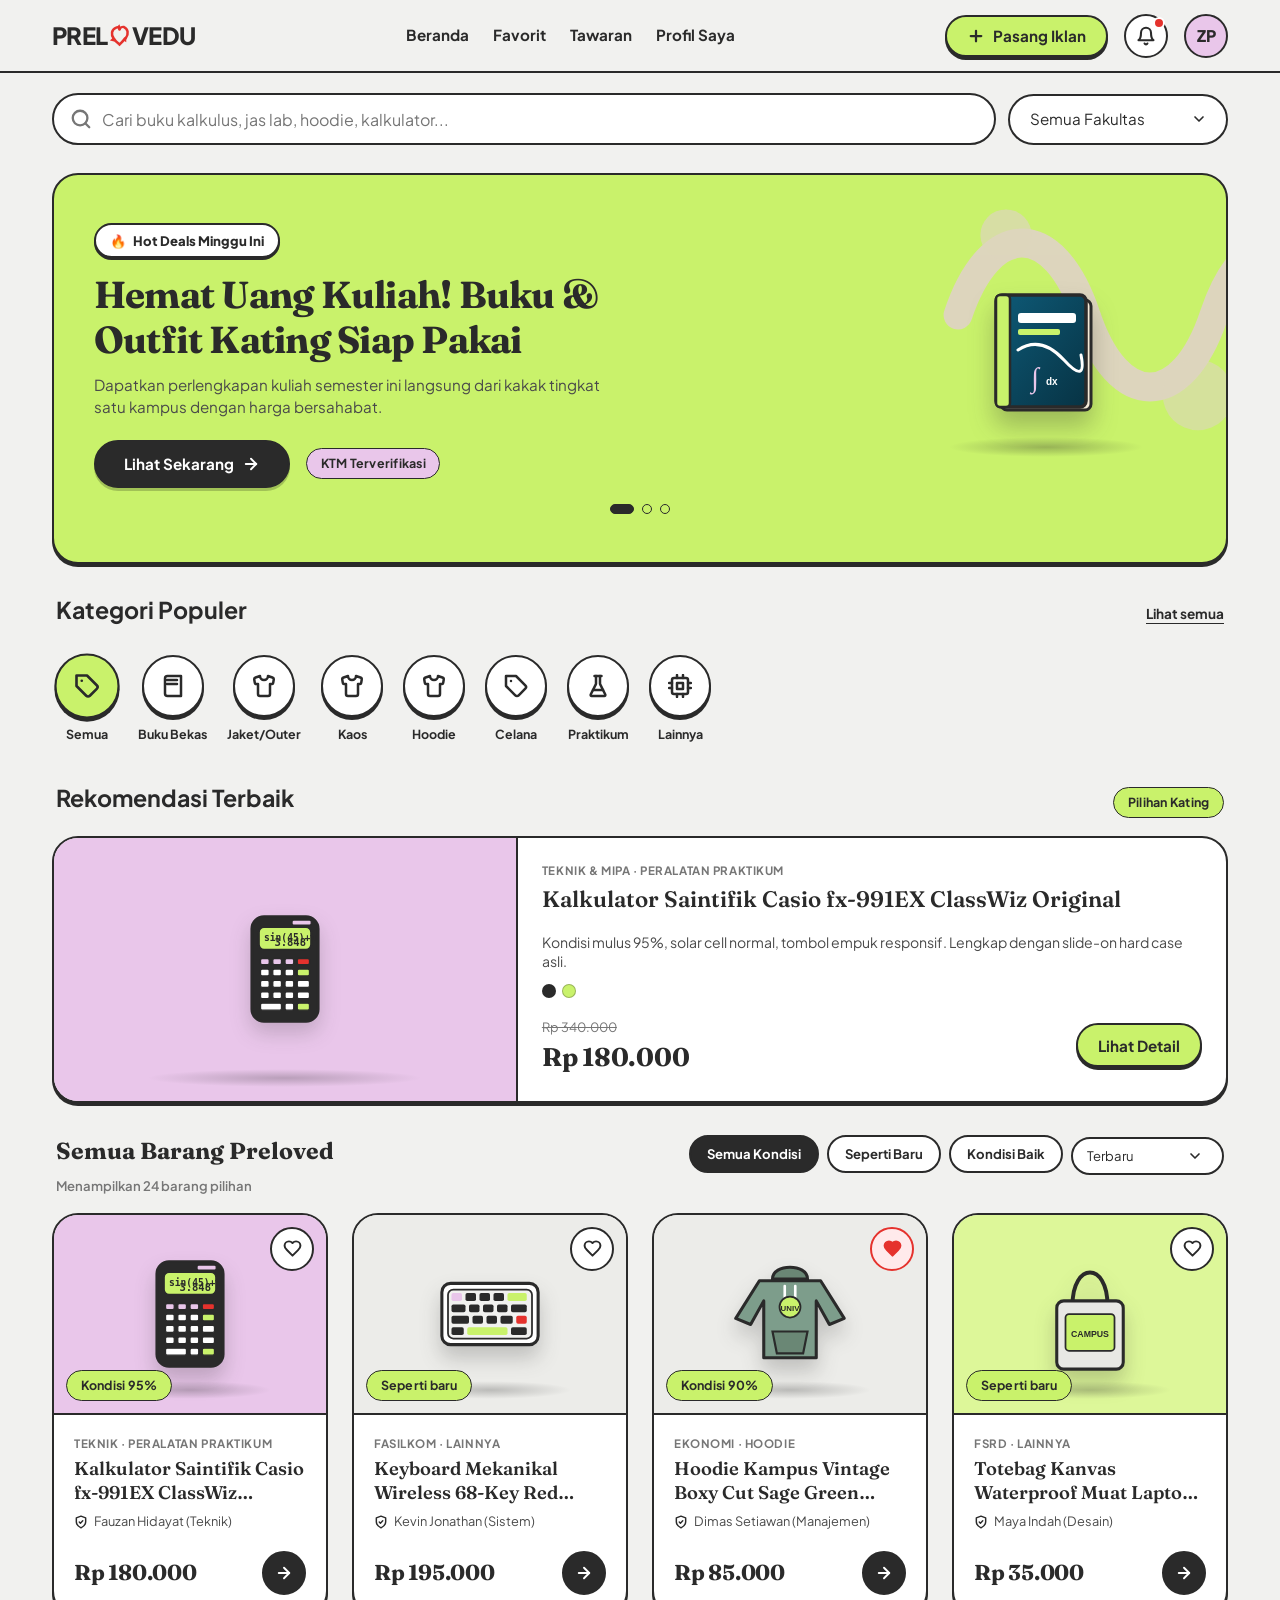
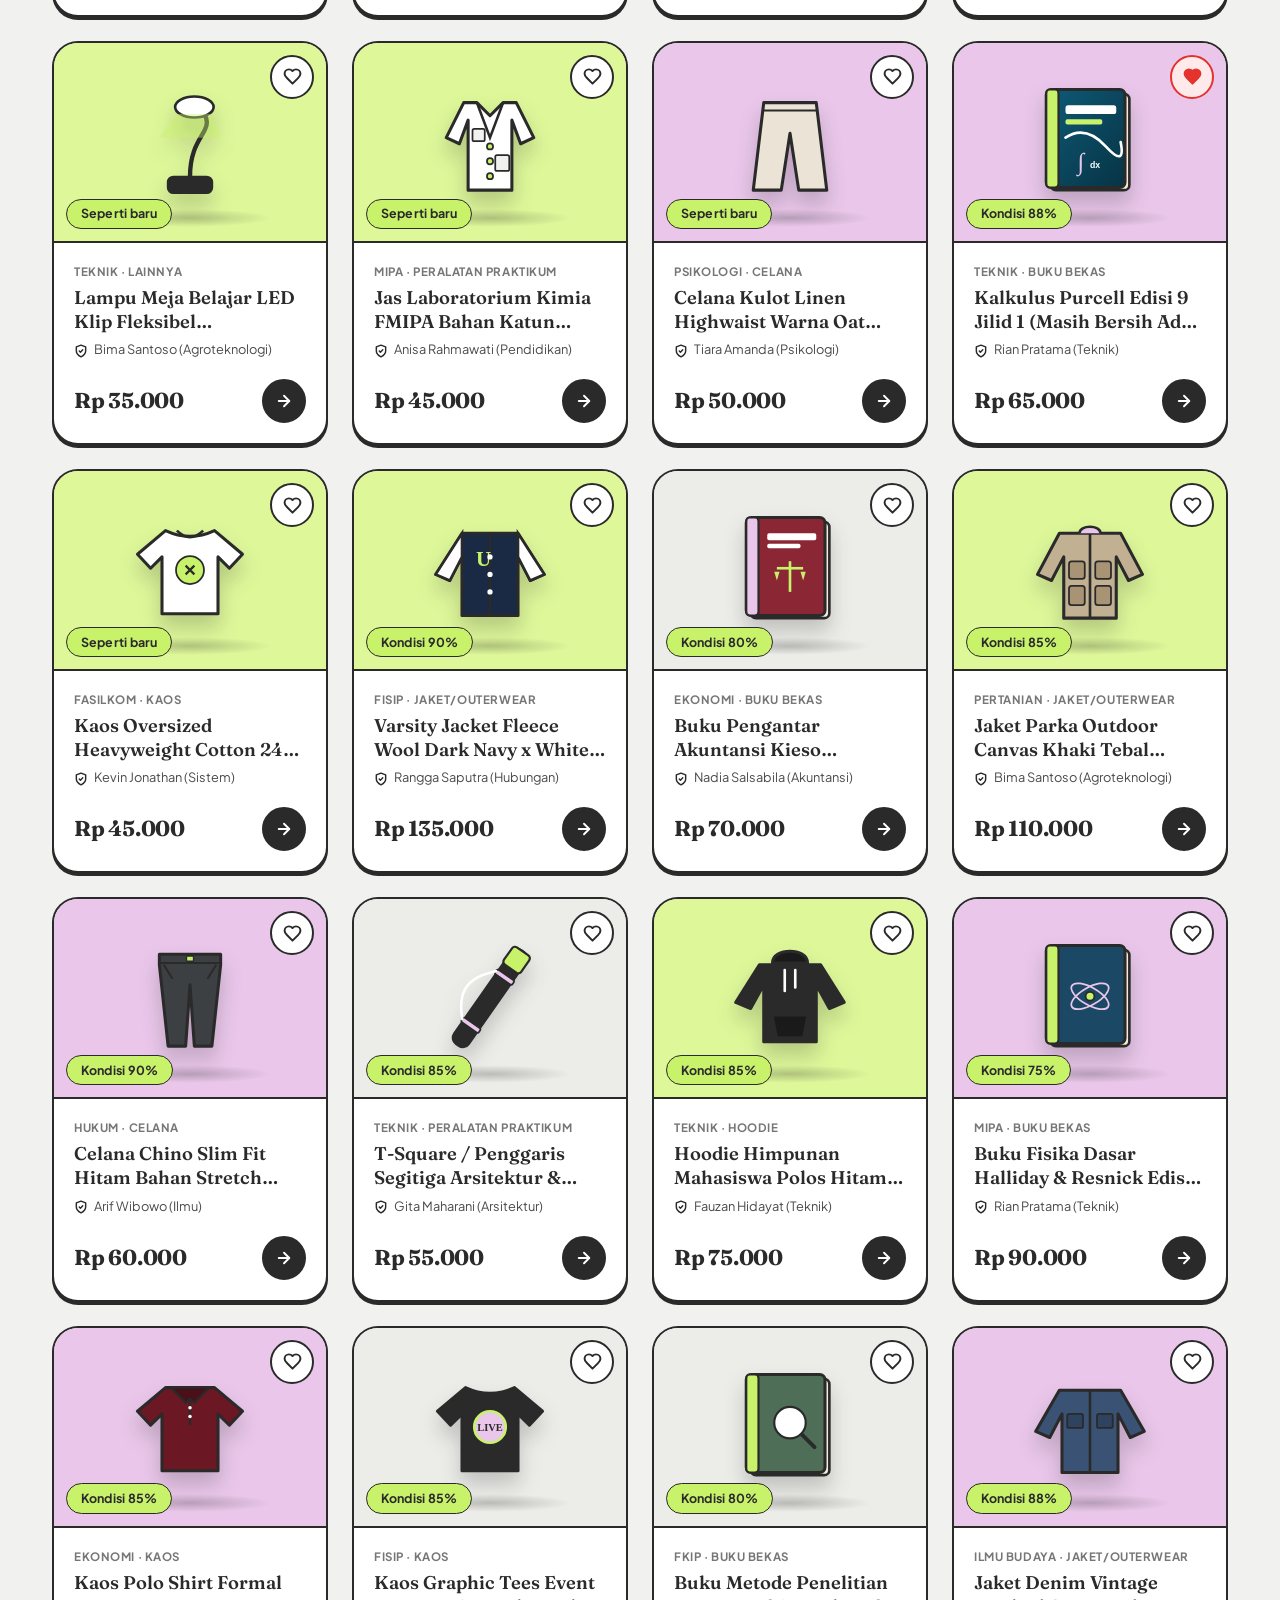
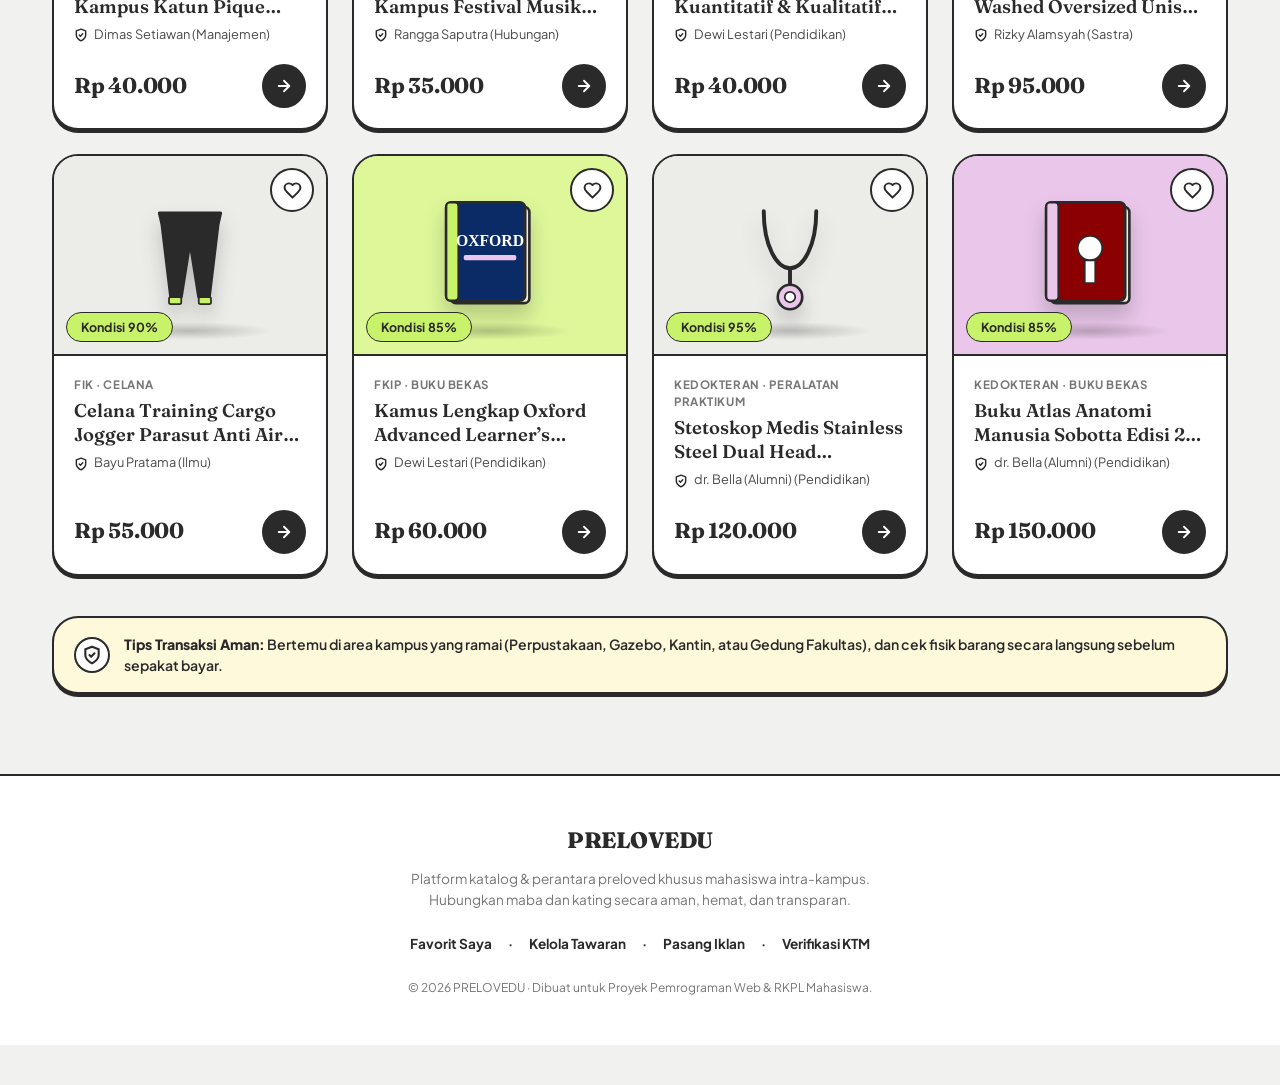
==== index.html @ 25e43944 "feat: inisialisasi fondasi proyek PRELOVEDU dan landing page utama" ====
<!DOCTYPE html>
<html lang="id">
<head>
  <meta charset="UTF-8" />
  <meta name="viewport" content="width=device-width, initial-scale=1.0, maximum-scale=5.0" />
  <meta name="description" content="PRELOVEDU — Platform marketplace & katalog barang preloved khusus mahasiswa intra-kampus. Cari buku kuliah, jas lab, jaket himpunan murah dari kating." />
  <title>PRELOVEDU — Marketplace & Katalog Preloved Mahasiswa</title>

  <!-- Bootstrap 5 Grid & Utilities Foundation Only -->
  <link href="https://cdn.jsdelivr.net/npm/bootstrap@5.3.3/dist/css/bootstrap.min.css" rel="stylesheet" />

  <!-- PRELOVEDU Design Tokens & Custom Styles (Playful-Editorial) -->
  <link rel="stylesheet" href="assets/css/tokens.css" />
  <link rel="stylesheet" href="assets/css/base.css" />
  <link rel="stylesheet" href="assets/css/components.css" />
  <link rel="stylesheet" href="assets/css/pages.css" />
</head>
<body>

  <!-- 1. Header Sticky (Desktop & Top Bar Mobile) -->
  <div id="header-mount"></div>

  <!-- Konten Utama Aplikasi -->
  <main class="app-container" style="padding-top: 1.25rem;">

    <!-- Sapaan Pengguna & Baris Pencarian Cepat -->
    <section class="search-filter-section">
      <div class="search-bar-wrap">
        <span class="search-icon">
          <svg width="22" height="22" viewBox="0 0 24 24" fill="none" stroke="currentColor" stroke-width="2.5" stroke-linecap="round" stroke-linejoin="round">
            <circle cx="11" cy="11" r="8"></circle>
            <line x1="21" y1="21" x2="16.65" y2="16.65"></line>
          </svg>
        </span>
        <input type="text" 
               id="search-input" 
               class="input-pill" 
               placeholder="Cari buku kalkulus, jas lab, hoodie, kalkulator..." 
               autocomplete="off" />
      </div>

      <!-- Filter Fakultas (Dropdown Pill) -->
      <div class="faculty-dropdown-wrap">
        <select id="faculty-select" class="input-pill select-pill" aria-label="Filter berdasarkan Fakultas">
          <option value="Semua Fakultas">Semua Fakultas</option>
        </select>
      </div>
    </section>

    <!-- 2. Hero Banner "Hot Deals & Barang Kating" (Playful-Editorial Style) -->
    <section class="hero-banner" aria-label="Promo Unggulan">
      <!-- Ornamen Garis SVG Organik Lilac -->
      <svg class="hero-deco-squiggly" viewBox="0 0 200 200" fill="none" xmlns="http://www.w3.org/2000/svg">
        <path d="M20,100 C40,40 80,40 100,100 C120,160 160,160 180,100 C200,40 240,40 260,100" stroke="#E9C6EA" stroke-width="18" stroke-linecap="round"/>
        <circle cx="50" cy="50" r="16" fill="#E9C6EA" opacity="0.7"/>
        <circle cx="170" cy="150" r="22" fill="#E9C6EA" opacity="0.6"/>
      </svg>

      <div class="hero-banner-content">
        <div class="hero-text-col">
          <div class="hero-pill-tag">
            <span>🔥</span> Hot Deals Minggu Ini
          </div>
          <h1 class="hero-title">Hemat Uang Kuliah! Buku & Outfit Kating Siap Pakai</h1>
          <p class="hero-subtitle">
            Dapatkan perlengkapan kuliah semester ini langsung dari kakak tingkat satu kampus dengan harga bersahabat.
          </p>
          <div class="d-flex align-items-center gap-3">
            <a href="#katalog-section" class="btn-pill btn-pill-ink">
              <span>Lihat Sekarang</span>
              <svg width="18" height="18" viewBox="0 0 24 24" fill="none" stroke="currentColor" stroke-width="2.5" stroke-linecap="round" stroke-linejoin="round">
                <line x1="5" y1="12" x2="19" y2="12"></line>
                <polyline points="12 5 19 12 12 19"></polyline>
              </svg>
            </a>
            <span class="badge-pill badge-pill-lilac d-none d-sm-inline-flex">
              KTM Terverifikasi
            </span>
          </div>
        </div>

        <div class="hero-image-col">
          <div class="hero-featured-img-wrap">
            <img src="assets/img/products/calculus-book.svg" alt="Buku Kalkulus Purcell Unggulan" class="hero-featured-img" />
            <div class="hero-featured-shadow"></div>
          </div>
        </div>
      </div>

      <!-- Carousel Dots Indicator -->
      <div class="carousel-dots">
        <button class="carousel-dot active" aria-label="Slide 1"></button>
        <button class="carousel-dot" aria-label="Slide 2"></button>
        <button class="carousel-dot" aria-label="Slide 3"></button>
      </div>
    </section>

    <!-- 3. Kategori Lingkaran (Horizontal Scrollable Chips) -->
    <section class="mb-4" aria-label="Kategori Barang">
      <div class="section-header">
        <h2 class="section-title">
          <span>Kategori Populer</span>
        </h2>
        <a href="#katalog-section" class="section-link">Lihat semua</a>
      </div>
      
      <!-- List chip kategori bulat horizontal -->
      <div id="categories-container" class="category-chips-scroll"></div>
    </section>

    <!-- 4. Featured Product (Kartu Horizontal Gaya Editorial) -->
    <section class="mb-4" aria-label="Produk Pilihan Khusus">
      <div class="section-header">
        <h2 class="section-title">
          <span>Rekomendasi Terbaik</span>
        </h2>
        <span class="badge-pill badge-pill-lime">Pilihan Kating</span>
      </div>

      <div class="featured-card">
        <div class="featured-card-media">
          <img src="assets/img/products/calculator.svg" alt="Kalkulator Casio fx-991EX" />
          <div class="product-thumb-shadow"></div>
        </div>
        <div class="featured-card-content">
          <div>
            <div class="product-faculty-tag">Teknik & MIPA · Peralatan Praktikum</div>
            <h3 class="product-title" style="font-size:1.4rem;">
              <a href="pages/detail.html?id=prd-004">Kalkulator Saintifik Casio fx-991EX ClassWiz Original</a>
            </h3>
            <p style="color:var(--ink-light); font-size:0.88rem; line-height:1.4; margin-bottom:0.75rem;">
              Kondisi mulus 95%, solar cell normal, tombol empuk responsif. Lengkap dengan slide-on hard case asli.
            </p>
            <div class="color-swatches-row">
              <span class="color-swatch-dot" style="background:#2A2A2A;" title="Warna Charcoal"></span>
              <span class="color-swatch-dot" style="background:#C9F26B;" title="Aksen Lime"></span>
            </div>
          </div>
          
          <div class="product-card-footer">
            <div>
              <span style="font-size:0.8rem; text-decoration:line-through; color:var(--ink-muted);">Rp 340.000</span>
              <div class="product-price-val" style="font-size:1.6rem; color:var(--ink);">Rp 180.000</div>
            </div>
            <a href="pages/detail.html?id=prd-004" class="btn-pill btn-pill-lime" style="min-height:44px; padding:0.5rem 1.25rem;">
              <span>Lihat Detail</span>
            </a>
          </div>
        </div>
      </div>
    </section>

    <!-- 5. Katalog Utama & Filter Tambahan -->
    <section id="katalog-section" aria-label="Katalog Semua Produk">
      <div class="section-header flex-wrap gap-2">
        <div>
          <h2 class="section-title">Semua Barang Preloved</h2>
          <span id="products-count" style="font-size:0.82rem; color:var(--ink-muted); font-weight:600;">
            Menampilkan 24 barang pilihan
          </span>
        </div>

        <!-- Filter Chips Kondisi & Sorting -->
        <div class="d-flex align-items-center gap-2 flex-wrap">
          <div class="filter-pills-row">
            <button type="button" class="chip-filter active" data-condition="all">Semua Kondisi</button>
            <button type="button" class="chip-filter" data-condition="seperti_baru">Seperti Baru</button>
            <button type="button" class="chip-filter" data-condition="baik">Kondisi Baik</button>
          </div>

          <!-- Urutan -->
          <select id="sort-select" class="input-pill select-pill" style="height:38px; padding:0.25rem 2.25rem 0.25rem 0.85rem; font-size:0.82rem; width:auto;" aria-label="Urutkan Produk">
            <option value="terbaru">Terbaru</option>
            <option value="termurah">Harga Termurah</option>
            <option value="termahal">Harga Tertinggi</option>
          </select>
        </div>
      </div>

      <!-- Grid Produk Dinamis -->
      <div id="products-grid" class="products-grid">
        <!-- Skeleton Loading Awal -->
        <div class="skeleton-box" style="height: 320px;"></div>
        <div class="skeleton-box" style="height: 320px;"></div>
        <div class="skeleton-box" style="height: 320px;"></div>
        <div class="skeleton-box" style="height: 320px;"></div>
      </div>
    </section>

    <!-- 6. Pengingat Keamanan Ramah (Wajib Sesuai Bagian 2) -->
    <section class="safety-banner" role="note" aria-label="Pengingat Keamanan Transaksi">
      <div class="safety-icon">
        <svg width="20" height="20" viewBox="0 0 24 24" fill="none" stroke="#2A2A2A" stroke-width="2.5" stroke-linecap="round" stroke-linejoin="round">
          <path d="M12 22s8-4 8-10V5l-8-3-8 3v7c0 6 8 10 8 10z"></path>
          <path d="m9 12 2 2 4-4"></path>
        </svg>
      </div>
      <div>
        <strong>Tips Transaksi Aman:</strong> Bertemu di area kampus yang ramai (Perpustakaan, Gazebo, Kantin, atau Gedung Fakultas), dan cek fisik barang secara langsung sebelum sepakat bayar.
      </div>
    </section>

  </main>

  <!-- 7. Footer Informatif -->
  <footer class="app-footer">
    <div class="app-container">
      <div class="footer-brand">
        <!-- Logo Text -->
        <span style="font-family:var(--font-serif); font-size:1.4rem; font-weight:800; letter-spacing:-0.02em;">PRELOVEDU</span>
      </div>
      <p class="footer-text">
        Platform katalog & perantara preloved khusus mahasiswa intra-kampus. Hubungkan maba dan kating secara aman, hemat, dan transparan.
      </p>
      <div class="d-flex justify-content-center gap-3" style="font-size:0.85rem; font-weight:700;">
        <a href="pages/favorit.html">Favorit Saya</a>
        <span>·</span>
        <a href="pages/tawaran.html">Kelola Tawaran</a>
        <span>·</span>
        <a href="pages/jual.html">Pasang Iklan</a>
        <span>·</span>
        <a href="pages/profil.html">Verifikasi KTM</a>
      </div>
      <div style="font-size:0.75rem; color:var(--ink-muted); margin-top:1.5rem;">
        © 2026 PRELOVEDU · Dibuat untuk Proyek Pemrograman Web & RKPL Mahasiswa.
      </div>
    </div>
  </footer>

  <!-- 8. Bottom Navigation Bar Mobile -->
  <div id="bottom-nav-mount"></div>

  <!-- JavaScript Modules -->
  <script type="module" src="assets/js/main.js"></script>
</body>
</html>
---- assets/css/tokens.css ----
/* PRELOVEDU — Design Tokens (tokens.css) */
:root {
  /* Palet Warna Inti (Playful-Editorial) */
  --lime: #C9F26B;
  --lime-hover: #b8e653;
  --lilac: #E9C6EA;
  --lilac-hover: #dcb3dd;
  --ink: #2A2A2A;
  --ink-light: #4A4A4A;
  --ink-muted: #767676;
  --paper: #F1F1EF;
  --white: #FFFFFF;
  --heart-red: #E5322D;
  --heart-red-soft: #ffeaeb;
  
  /* Status Warna */
  --status-waiting: #FFF3C4;
  --status-waiting-text: #7A5800;
  --status-accepted: var(--lime);
  --status-countered: var(--lilac);
  --status-rejected: #F3E8E8;
  --status-expired: #E2E2E0;

  /* Tipografi */
  --font-serif: 'Fraunces', Georgia, serif;
  --font-sans: 'Plus Jakarta Sans', -apple-system, BlinkMacSystemFont, 'Segoe UI', Roboto, sans-serif;

  /* Border & Outline Khas PRELOVEDU (2-3px Charcoal) */
  --border-thick: 2.5px solid var(--ink);
  --border-thin: 1.5px solid rgba(42, 42, 42, 0.18);
  --border-subtle: 1px solid rgba(42, 42, 42, 0.1);

  /* Sudut Kelengkungan (Sangat Membulat) */
  --radius-card: 26px;
  --radius-pill: 9999px;
  --radius-circle: 50%;
  --radius-inner: 18px;
  --radius-sm: 12px;

  /* Efek Bayangan & Depth */
  --shadow-flat: 0 3px 0 var(--ink);
  --shadow-flat-hover: 0 5px 0 var(--ink);
  --shadow-soft: 0 10px 24px rgba(42, 42, 42, 0.08);
  --shadow-nav: 0 -4px 20px rgba(42, 42, 42, 0.08);

  /* Transisi Konsisten */
  --transition-fast: 150ms cubic-bezier(0.4, 0, 0.2, 1);
  --transition-smooth: 240ms cubic-bezier(0.16, 1, 0.3, 1);

  /* Layout Spacing & Consts */
  --bottom-nav-height: 76px;
  --header-height: 72px;
  --max-content-width: 1240px;
}
---- assets/css/base.css ----
/* PRELOVEDU — Base Styles (base.css) */
@import url('https://fonts.googleapis.com/css2?family=Fraunces:ital,opsz,wght@0,9..144,400;0,9..144,600;0,9..144,700;1,9..144,400&family=Plus+Jakarta+Sans:wght@400;500;600;700;800&display=swap');

*, *::before, *::after {
  box-sizing: border-box;
  margin: 0;
  padding: 0;
  -webkit-tap-highlight-color: transparent;
}

html {
  font-size: 16px;
  scroll-behavior: smooth;
}

body {
  font-family: var(--font-sans);
  background-color: var(--paper);
  color: var(--ink);
  line-height: 1.5;
  min-height: 100vh;
  display: flex;
  flex-direction: column;
  padding-bottom: calc(var(--bottom-nav-height) + 24px);
  position: relative;
  overflow-x: hidden;
}

@media (min-width: 992px) {
  body {
    padding-bottom: 40px;
  }
}

/* Tipografi Khas */
h1, h2, h3, .font-serif, .product-price, .hero-title, .brand-text {
  font-family: var(--font-serif);
  font-feature-settings: "kern" 1, "liga" 1;
  color: var(--ink);
}

h4, h5, h6, p, span, button, input, select, textarea {
  font-family: var(--font-sans);
}

a {
  color: inherit;
  text-decoration: none;
}

img {
  max-width: 100%;
  height: auto;
  display: block;
}

/* Kontainer Standar */
.app-container {
  width: 100%;
  max-width: var(--max-content-width);
  margin-left: auto;
  margin-right: auto;
  padding-left: 1.25rem;
  padding-right: 1.25rem;
}

@media (min-width: 768px) {
  .app-container {
    padding-left: 2rem;
    padding-right: 2rem;
  }
}

/* Aksesibilitas & Focus States */
:focus-visible {
  outline: 3px solid var(--ink);
  outline-offset: 3px;
}

.sr-only {
  position: absolute;
  width: 1px;
  height: 1px;
  padding: 0;
  margin: -1px;
  overflow: hidden;
  clip: rect(0, 0, 0, 0);
  white-space: nowrap;
  border-width: 0;
}

/* Smooth scrollbar styling */
::-webkit-scrollbar {
  width: 8px;
  height: 8px;
}

::-webkit-scrollbar-track {
  background: var(--paper);
}

::-webkit-scrollbar-thumb {
  background: rgba(42, 42, 42, 0.25);
  border-radius: var(--radius-pill);
}

::-webkit-scrollbar-thumb:hover {
  background: var(--ink);
}

/* Hormati prefers-reduced-motion */
@media (prefers-reduced-motion: reduce) {
  *, *::before, *::after {
    animation-duration: 0.01ms !important;
    animation-iteration-count: 1 !important;
    transition-duration: 0.01ms !important;
    scroll-behavior: auto !important;
  }
}
---- assets/css/components.css ----
/* PRELOVEDU — Reusable Components (components.css) */

/* ==========================================================
   1. TOMBOL (BUTTONS)
   ========================================================== */
.btn-pill {
  display: inline-flex;
  align-items: center;
  justify-content: center;
  gap: 0.5rem;
  padding: 0.75rem 1.75rem;
  border-radius: var(--radius-pill);
  font-weight: 700;
  font-size: 0.95rem;
  border: var(--border-thick);
  cursor: pointer;
  transition: all var(--transition-fast);
  text-decoration: none;
  min-height: 48px;
  line-height: 1;
}

.btn-pill-lime {
  background-color: var(--lime);
  color: var(--ink);
  box-shadow: var(--shadow-flat);
}

.btn-pill-lime:hover, .btn-pill-lime:focus-visible {
  background-color: var(--lime-hover);
  transform: translateY(-2px);
  box-shadow: var(--shadow-flat-hover);
}

.btn-pill-lime:active {
  transform: translateY(1px);
  box-shadow: 0 1px 0 var(--ink);
}

.btn-pill-ink {
  background-color: var(--ink);
  color: var(--white);
  box-shadow: 0 3px 0 rgba(0, 0, 0, 0.2);
}

.btn-pill-ink:hover {
  background-color: var(--ink-light);
  transform: translateY(-2px);
  color: var(--white);
}

.btn-pill-outline {
  background-color: var(--white);
  color: var(--ink);
  box-shadow: var(--shadow-flat);
}

.btn-pill-outline:hover {
  background-color: #f8f8f8;
  transform: translateY(-2px);
}

/* Tombol Ikon Bulat (Round Icon Button) */
.btn-circle {
  width: 44px;
  height: 44px;
  min-width: 44px;
  border-radius: var(--radius-circle);
  display: inline-flex;
  align-items: center;
  justify-content: center;
  border: var(--border-thick);
  background-color: var(--ink);
  color: var(--white);
  cursor: pointer;
  transition: all var(--transition-fast);
  position: relative;
}

.btn-circle:hover {
  transform: scale(1.06);
  background-color: var(--ink-light);
}

.btn-circle:active {
  transform: scale(0.96);
}

.btn-circle-white {
  background-color: var(--white);
  color: var(--ink);
}

.btn-circle-white:hover {
  background-color: #f3f3f3;
  color: var(--ink);
}

.btn-circle-white.is-active, .btn-circle-white.favorited {
  color: var(--heart-red);
  background-color: var(--heart-red-soft);
  border-color: var(--heart-red);
}

.btn-circle-white.favorited svg {
  fill: var(--heart-red);
}

/* Titik Indikator Notifikasi */
.btn-circle .badge-dot {
  position: absolute;
  top: 1px;
  right: 1px;
  width: 12px;
  height: 12px;
  background-color: var(--heart-red);
  border: 2px solid var(--white);
  border-radius: var(--radius-circle);
}

/* ==========================================================
   2. FORM & INPUTS (Pill Styled)
   ========================================================== */
.input-pill {
  width: 100%;
  padding: 0.75rem 1.25rem;
  border-radius: var(--radius-pill);
  border: var(--border-thick);
  background-color: var(--white);
  color: var(--ink);
  font-size: 0.95rem;
  font-family: var(--font-sans);
  outline: none;
  transition: all var(--transition-fast);
}

.input-pill:focus {
  box-shadow: 0 0 0 3px rgba(42, 42, 42, 0.15);
  background-color: #fff;
}

.select-pill {
  appearance: none;
  background-image: url("data:image/svg+xml,%3Csvg xmlns='http://www.w3.org/2000/svg' width='16' height='16' viewBox='0 0 24 24' fill='none' stroke='%232A2A2A' stroke-width='2.5' stroke-linecap='round' stroke-linejoin='round'%3E%3Cpath d='m6 9 6 6 6-6'/%3E%3C/svg%3E");
  background-repeat: no-repeat;
  background-position: right 1.2rem center;
  padding-right: 2.75rem;
  cursor: pointer;
}

/* Search Bar Wrapper */
.search-bar-wrap {
  position: relative;
  display: flex;
  align-items: center;
  width: 100%;
}

.search-bar-wrap .search-icon {
  position: absolute;
  left: 1.15rem;
  color: var(--ink-muted);
  pointer-events: none;
  display: flex;
  align-items: center;
}

.search-bar-wrap input {
  padding-left: 3rem;
  padding-right: 1.25rem;
  height: 52px;
  font-size: 1rem;
}

/* ==========================================================
   3. BADGE & STATUS PILL
   ========================================================== */
.badge-pill {
  display: inline-flex;
  align-items: center;
  gap: 0.35rem;
  padding: 0.3rem 0.85rem;
  border-radius: var(--radius-pill);
  font-size: 0.78rem;
  font-weight: 700;
  letter-spacing: 0.02em;
  border: 1.5px solid var(--ink);
  white-space: nowrap;
}

.badge-pill-lime {
  background-color: var(--lime);
  color: var(--ink);
}

.badge-pill-lilac {
  background-color: var(--lilac);
  color: var(--ink);
}

.badge-pill-ink {
  background-color: var(--ink);
  color: var(--white);
}

.badge-verified {
  background-color: #d1fae5;
  color: #065f46;
  border-color: #065f46;
}

/* ==========================================================
   4. CHIP KATEGORI (Circular + Label)
   ========================================================== */
.category-chips-scroll {
  display: flex;
  align-items: flex-start;
  gap: 1.25rem;
  overflow-x: auto;
  padding: 0.5rem 0.25rem 1rem 0.25rem;
  scroll-snap-type: x mandatory;
  -webkit-overflow-scrolling: touch;
}

.category-chips-scroll::-webkit-scrollbar {
  display: none;
}

.category-item {
  display: flex;
  flex-direction: column;
  align-items: center;
  gap: 0.5rem;
  cursor: pointer;
  text-decoration: none;
  background: none;
  border: none;
  flex-shrink: 0;
  transition: transform var(--transition-fast);
}

.category-item:hover {
  transform: translateY(-2px);
}

.category-circle {
  width: 62px;
  height: 62px;
  border-radius: var(--radius-circle);
  background-color: var(--white);
  border: var(--border-thick);
  display: flex;
  align-items: center;
  justify-content: center;
  color: var(--ink);
  transition: all var(--transition-fast);
  box-shadow: 0 3px 0 var(--ink);
}

.category-item.active .category-circle,
.category-item:hover .category-circle {
  background-color: var(--lime);
  transform: scale(1.05);
}

.category-label {
  font-size: 0.78rem;
  font-weight: 700;
  color: var(--ink);
  text-align: center;
  white-space: nowrap;
}

/* Quick Filter Pills (Kondisi & Urutan) */
.filter-pills-row {
  display: flex;
  gap: 0.5rem;
  overflow-x: auto;
  padding-bottom: 0.25rem;
}

.filter-pills-row::-webkit-scrollbar {
  display: none;
}

.chip-filter {
  padding: 0.45rem 1rem;
  border-radius: var(--radius-pill);
  border: var(--border-thick);
  background-color: var(--white);
  font-size: 0.82rem;
  font-weight: 700;
  color: var(--ink);
  cursor: pointer;
  white-space: nowrap;
  transition: all var(--transition-fast);
}

.chip-filter:hover {
  background-color: #f7f7f7;
}

.chip-filter.active {
  background-color: var(--ink);
  color: var(--white);
}

/* ==========================================================
   5. KARTU PRODUK (PRODUCT CARD)
   ========================================================== */
.product-card {
  background-color: var(--white);
  border-radius: var(--radius-card);
  border: var(--border-thick);
  box-shadow: var(--shadow-flat);
  overflow: hidden;
  display: flex;
  flex-direction: column;
  transition: all var(--transition-fast);
  position: relative;
}

.product-card:hover {
  transform: translateY(-4px);
  box-shadow: 0 7px 0 var(--ink);
}

.product-thumb-box {
  background-color: var(--lilac);
  border-bottom: var(--border-thick);
  position: relative;
  height: 200px;
  display: flex;
  align-items: center;
  justify-content: center;
  padding: 1.25rem;
  overflow: hidden;
}

.product-thumb-box.bg-lime {
  background-color: #ddf799;
}

.product-thumb-box.bg-gray {
  background-color: #ecece9;
}

.product-thumb-box img {
  max-height: 140px;
  max-width: 90%;
  object-fit: contain;
  transition: transform var(--transition-smooth);
  filter: drop-shadow(0 12px 10px rgba(42, 42, 42, 0.22));
  z-index: 2;
}

.product-card:hover .product-thumb-box img {
  transform: scale(1.08) translateY(-3px);
}

/* Bayangan elips di bawah gambar cutout */
.product-thumb-shadow {
  position: absolute;
  bottom: 14px;
  width: 60%;
  height: 18px;
  background: radial-gradient(ellipse at center, rgba(42, 42, 42, 0.25) 0%, rgba(42, 42, 42, 0) 70%);
  border-radius: 50%;
  z-index: 1;
}

/* Tombol Favorit di atas thumbnail */
.product-card .btn-favorite {
  position: absolute;
  top: 12px;
  right: 12px;
  z-index: 3;
}

.product-card .badge-condition {
  position: absolute;
  bottom: 12px;
  left: 12px;
  z-index: 3;
}

/* Konten Kartu */
.product-card-body {
  padding: 1.25rem;
  display: flex;
  flex-direction: column;
  flex-grow: 1;
  justify-content: space-between;
}

.product-faculty-tag {
  font-size: 0.72rem;
  font-weight: 700;
  text-transform: uppercase;
  letter-spacing: 0.05em;
  color: var(--ink-muted);
  margin-bottom: 0.35rem;
}

.product-title {
  font-family: var(--font-serif);
  font-size: 1.15rem;
  font-weight: 600;
  color: var(--ink);
  line-height: 1.3;
  margin-bottom: 0.4rem;
  display: -webkit-box;
  -webkit-line-clamp: 2;
  -webkit-box-orient: vertical;
  overflow: hidden;
  min-height: 2.6rem;
}

.product-seller-info {
  display: flex;
  align-items: center;
  gap: 0.4rem;
  font-size: 0.8rem;
  color: var(--ink-light);
  margin-bottom: 0.75rem;
}

.product-card-footer {
  display: flex;
  align-items: center;
  justify-content: space-between;
  margin-top: auto;
  padding-top: 0.5rem;
}

.product-price-val {
  font-family: var(--font-serif);
  font-size: 1.35rem;
  font-weight: 700;
  color: var(--ink);
  letter-spacing: -0.01em;
}

/* ==========================================================
   6. HEADER (DESKTOP) & TOP BAR (MOBILE)
   ========================================================== */
.top-nav-bar {
  background-color: var(--paper);
  border-bottom: var(--border-thick);
  position: sticky;
  top: 0;
  z-index: 100;
  padding: 0.85rem 0;
}

.top-nav-content {
  display: flex;
  align-items: center;
  justify-content: space-between;
  gap: 1.5rem;
}

.user-greeting {
  display: flex;
  align-items: center;
  gap: 0.75rem;
}

.avatar-circle {
  width: 44px;
  height: 44px;
  border-radius: var(--radius-circle);
  border: var(--border-thick);
  background-color: var(--lilac);
  display: flex;
  align-items: center;
  justify-content: center;
  font-weight: 800;
  color: var(--ink);
  overflow: hidden;
}

.user-greeting-text .salutation {
  font-size: 0.75rem;
  color: var(--ink-muted);
  font-weight: 600;
  text-transform: uppercase;
  letter-spacing: 0.04em;
  display: block;
}

.user-greeting-text .user-name {
  font-family: var(--font-serif);
  font-size: 1.15rem;
  font-weight: 700;
  line-height: 1.1;
}

/* ==========================================================
   7. BOTTOM NAVIGATION (MOBILE)
   ========================================================== */
.bottom-nav-wrap {
  position: fixed;
  bottom: 14px;
  left: 0;
  right: 0;
  z-index: 999;
  display: flex;
  justify-content: center;
  padding: 0 1rem;
  pointer-events: none;
}

@media (min-width: 992px) {
  .bottom-nav-wrap {
    display: none;
  }
}

.bottom-nav-bar {
  pointer-events: auto;
  background-color: var(--ink);
  border: var(--border-thick);
  border-radius: var(--radius-pill);
  box-shadow: 0 8px 25px rgba(0, 0, 0, 0.3);
  display: flex;
  align-items: center;
  padding: 0.45rem 0.65rem;
  gap: 0.4rem;
  max-width: 420px;
  width: 100%;
  justify-content: space-around;
}

.nav-tab-item {
  position: relative;
  display: flex;
  flex-direction: column;
  align-items: center;
  justify-content: center;
  width: 58px;
  height: 52px;
  color: var(--white);
  text-decoration: none;
  border-radius: var(--radius-pill);
  transition: all var(--transition-fast);
  z-index: 1;
}

/* Lingkaran Lilac Besar untuk Tab Aktif sesuai spec referensi */
.nav-tab-item.active {
  color: var(--ink);
}

.nav-tab-item.active::before {
  content: '';
  position: absolute;
  top: 50%;
  left: 50%;
  transform: translate(-50%, -50%);
  width: 46px;
  height: 46px;
  background-color: var(--lilac);
  border-radius: var(--radius-circle);
  z-index: -1;
  box-shadow: 0 2px 8px rgba(0, 0, 0, 0.2);
  transition: all var(--transition-fast);
}

.nav-tab-item svg {
  width: 22px;
  height: 22px;
}

.nav-tab-label {
  font-size: 0.65rem;
  font-weight: 700;
  margin-top: 2px;
}

/* Tombol Jual di tengah (+) */
.nav-tab-sell {
  background-color: var(--lime);
  color: var(--ink);
  border: 2px solid var(--ink);
  width: 48px;
  height: 48px;
  border-radius: var(--radius-circle);
  display: flex;
  align-items: center;
  justify-content: center;
  box-shadow: 0 3px 0 var(--ink);
  transition: transform var(--transition-fast);
}

.nav-tab-sell:hover {
  transform: scale(1.08);
}

/* ==========================================================
   8. TOAST NOTIFICATION
   ========================================================== */
.toast-container {
  position: fixed;
  bottom: 90px;
  left: 50%;
  transform: translateX(-50%);
  z-index: 1050;
  display: flex;
  flex-direction: column;
  gap: 0.5rem;
  pointer-events: none;
  width: 90%;
  max-width: 400px;
}

@media (min-width: 992px) {
  .toast-container {
    bottom: 24px;
    right: 24px;
    left: auto;
    transform: none;
  }
}

.toast-item {
  pointer-events: auto;
  background-color: var(--ink);
  color: var(--white);
  border: var(--border-thick);
  border-radius: var(--radius-pill);
  padding: 0.75rem 1.25rem;
  display: flex;
  align-items: center;
  justify-content: space-between;
  gap: 0.75rem;
  font-size: 0.88rem;
  font-weight: 600;
  box-shadow: 0 6px 20px rgba(0, 0, 0, 0.25);
  animation: toastSlideUp 0.3s cubic-bezier(0.16, 1, 0.3, 1) forwards;
}

@keyframes toastSlideUp {
  from {
    opacity: 0;
    transform: translateY(20px);
  }
  to {
    opacity: 1;
    transform: translateY(0);
  }
}

/* ==========================================================
   9. SKELETON & EMPTY STATE
   ========================================================== */
.skeleton-box {
  background: linear-gradient(90deg, #e3e3e0 25%, #f1f1ee 50%, #e3e3e0 75%);
  background-size: 200% 100%;
  animation: shimmer 1.5s infinite;
  border-radius: var(--radius-sm);
}

@keyframes shimmer {
  0% { background-position: 200% 0; }
  100% { background-position: -200% 0; }
}

.empty-state-card {
  background-color: var(--white);
  border: var(--border-thick);
  border-radius: var(--radius-card);
  padding: 3rem 1.5rem;
  text-align: center;
  box-shadow: var(--shadow-flat);
  max-width: 480px;
  margin: 2rem auto;
}

.empty-state-icon {
  width: 72px;
  height: 72px;
  border-radius: var(--radius-circle);
  background-color: var(--lilac);
  border: var(--border-thick);
  display: flex;
  align-items: center;
  justify-content: center;
  margin: 0 auto 1.25rem auto;
}
---- assets/css/pages.css ----
/* PRELOVEDU — Page Layouts & Specific Styles (pages.css) */

/* ==========================================================
   1. HERO BANNER "HOT DEALS" (Playful-Editorial)
   ========================================================== */
.hero-banner {
  background-color: var(--lime);
  border: var(--border-thick);
  border-radius: var(--radius-card);
  box-shadow: var(--shadow-flat);
  position: relative;
  overflow: hidden;
  margin-top: 1.25rem;
  margin-bottom: 2rem;
  padding: 2rem 1.5rem;
}

@media (min-width: 768px) {
  .hero-banner {
    padding: 3rem 2.5rem;
    min-height: 280px;
  }
}

/* Dekorasi SVG squiggly organik di latar belakang */
.hero-deco-squiggly {
  position: absolute;
  top: -20px;
  right: -20px;
  width: 320px;
  height: 320px;
  pointer-events: none;
  opacity: 0.65;
  z-index: 0;
}

.hero-banner-content {
  position: relative;
  z-index: 2;
  display: flex;
  flex-direction: column;
  justify-content: space-between;
  gap: 1.5rem;
}

@media (min-width: 768px) {
  .hero-banner-content {
    flex-direction: row;
    align-items: center;
  }
}

.hero-text-col {
  max-width: 520px;
}

.hero-pill-tag {
  display: inline-flex;
  align-items: center;
  gap: 0.4rem;
  background-color: var(--white);
  border: var(--border-thick);
  border-radius: var(--radius-pill);
  padding: 0.35rem 0.9rem;
  font-size: 0.82rem;
  font-weight: 800;
  color: var(--ink);
  margin-bottom: 0.85rem;
  box-shadow: 0 2px 0 var(--ink);
}

.hero-title {
  font-size: 1.85rem;
  font-weight: 700;
  line-height: 1.2;
  color: var(--ink);
  margin-bottom: 0.75rem;
  letter-spacing: -0.02em;
}

@media (min-width: 768px) {
  .hero-title {
    font-size: 2.35rem;
  }
}

.hero-subtitle {
  font-size: 0.95rem;
  color: var(--ink-light);
  line-height: 1.45;
  margin-bottom: 1.35rem;
}

.hero-image-col {
  position: relative;
  display: flex;
  justify-content: center;
  align-items: center;
}

.hero-featured-img-wrap {
  position: relative;
  width: 220px;
  height: 180px;
  display: flex;
  align-items: center;
  justify-content: center;
}

@media (min-width: 768px) {
  .hero-featured-img-wrap {
    width: 280px;
    height: 220px;
  }
}

.hero-featured-img {
  max-width: 90%;
  max-height: 160px;
  object-fit: contain;
  filter: drop-shadow(0 15px 12px rgba(42, 42, 42, 0.28));
  z-index: 2;
  animation: floatSoft 4s ease-in-out infinite alternate;
}

@keyframes floatSoft {
  0% { transform: translateY(0px) rotate(-1deg); }
  100% { transform: translateY(-8px) rotate(2deg); }
}

.hero-featured-shadow {
  position: absolute;
  bottom: 8px;
  width: 70%;
  height: 20px;
  background: radial-gradient(ellipse at center, rgba(42, 42, 42, 0.3) 0%, rgba(42, 42, 42, 0) 70%);
  border-radius: 50%;
  z-index: 1;
}

/* Dots Indikator Carousel Hero */
.carousel-dots {
  display: flex;
  gap: 0.5rem;
  justify-content: center;
  margin-top: 1rem;
}

.carousel-dot {
  width: 10px;
  height: 10px;
  border-radius: var(--radius-circle);
  border: 1.5px solid var(--ink);
  background-color: transparent;
  cursor: pointer;
  transition: all var(--transition-fast);
}

.carousel-dot.active {
  width: 24px;
  border-radius: var(--radius-pill);
  background-color: var(--ink);
}

/* ==========================================================
   2. SEARCH & FACULTY FILTER BAR
   ========================================================== */
.search-filter-section {
  display: flex;
  flex-direction: column;
  gap: 0.75rem;
  margin-bottom: 1.75rem;
}

@media (min-width: 768px) {
  .search-filter-section {
    flex-direction: row;
    align-items: center;
  }
}

.faculty-dropdown-wrap {
  min-width: 220px;
}

/* ==========================================================
   3. SECTION HEADERS
   ========================================================== */
.section-header {
  display: flex;
  align-items: baseline;
  justify-content: space-between;
  margin-bottom: 1rem;
  padding: 0 0.25rem;
}

.section-title {
  font-family: var(--font-serif);
  font-size: 1.45rem;
  font-weight: 700;
  color: var(--ink);
  display: flex;
  align-items: center;
  gap: 0.5rem;
}

.section-link {
  font-size: 0.85rem;
  font-weight: 700;
  color: var(--ink);
  text-decoration: underline;
  text-underline-offset: 4px;
  transition: color var(--transition-fast);
}

.section-link:hover {
  color: var(--ink-light);
}

/* ==========================================================
   4. FEATURED PRODUCTS (HORIZONTAL HERO CARD)
   ========================================================== */
.featured-card {
  background-color: var(--white);
  border: var(--border-thick);
  border-radius: var(--radius-card);
  box-shadow: var(--shadow-flat);
  display: flex;
  flex-direction: column;
  overflow: hidden;
  margin-bottom: 2rem;
  transition: transform var(--transition-fast);
}

@media (min-width: 640px) {
  .featured-card {
    flex-direction: row;
    min-height: 220px;
  }
}

.featured-card:hover {
  transform: translateY(-3px);
  box-shadow: 0 6px 0 var(--ink);
}

.featured-card-media {
  background-color: var(--lilac);
  border-bottom: var(--border-thick);
  display: flex;
  align-items: center;
  justify-content: center;
  padding: 1.5rem;
  position: relative;
  min-height: 180px;
}

@media (min-width: 640px) {
  .featured-card-media {
    width: 40%;
    border-bottom: none;
    border-right: var(--border-thick);
  }
}

.featured-card-media img {
  max-height: 140px;
  filter: drop-shadow(0 10px 10px rgba(42, 42, 42, 0.2));
  z-index: 2;
}

.featured-card-content {
  padding: 1.5rem;
  display: flex;
  flex-direction: column;
  justify-content: space-between;
  flex-grow: 1;
}

.color-swatches-row {
  display: flex;
  gap: 0.4rem;
  margin: 0.5rem 0;
}

.color-swatch-dot {
  width: 14px;
  height: 14px;
  border-radius: var(--radius-circle);
  border: 1px solid rgba(42, 42, 42, 0.3);
}

/* ==========================================================
   5. RESPONSIVE PRODUCT GRID
   ========================================================== */
.products-grid {
  display: grid;
  grid-template-columns: repeat(2, 1fr);
  gap: 1rem;
  margin-bottom: 2.5rem;
}

@media (max-width: 420px) {
  .products-grid {
    grid-template-columns: 1fr;
    gap: 1rem;
  }
}

@media (min-width: 768px) {
  .products-grid {
    grid-template-columns: repeat(3, 1fr);
    gap: 1.5rem;
  }
}

@media (min-width: 1100px) {
  .products-grid {
    grid-template-columns: repeat(4, 1fr);
    gap: 1.5rem;
  }
}

/* ==========================================================
   6. PENGINGAT KEAMANAN (SAFETY REMINDER BAR)
   ========================================================== */
.safety-banner {
  background-color: #fff9db;
  border: var(--border-thick);
  border-radius: var(--radius-card);
  padding: 1rem 1.25rem;
  display: flex;
  align-items: center;
  gap: 0.85rem;
  font-size: 0.88rem;
  font-weight: 600;
  color: var(--ink);
  margin-bottom: 2rem;
  box-shadow: var(--shadow-flat);
}

.safety-icon {
  width: 36px;
  height: 36px;
  border-radius: var(--radius-circle);
  background-color: var(--white);
  border: 2px solid var(--ink);
  display: flex;
  align-items: center;
  justify-content: center;
  flex-shrink: 0;
}

/* ==========================================================
   7. FOOTER INFORMASI
   ========================================================== */
.app-footer {
  background-color: var(--white);
  border-top: var(--border-thick);
  padding: 3rem 0;
  margin-top: 3rem;
  text-align: center;
}

.footer-brand {
  display: inline-flex;
  align-items: center;
  gap: 0.6rem;
  margin-bottom: 0.75rem;
}

.footer-text {
  font-size: 0.85rem;
  color: var(--ink-muted);
  max-width: 480px;
  margin: 0 auto 1.5rem auto;
}
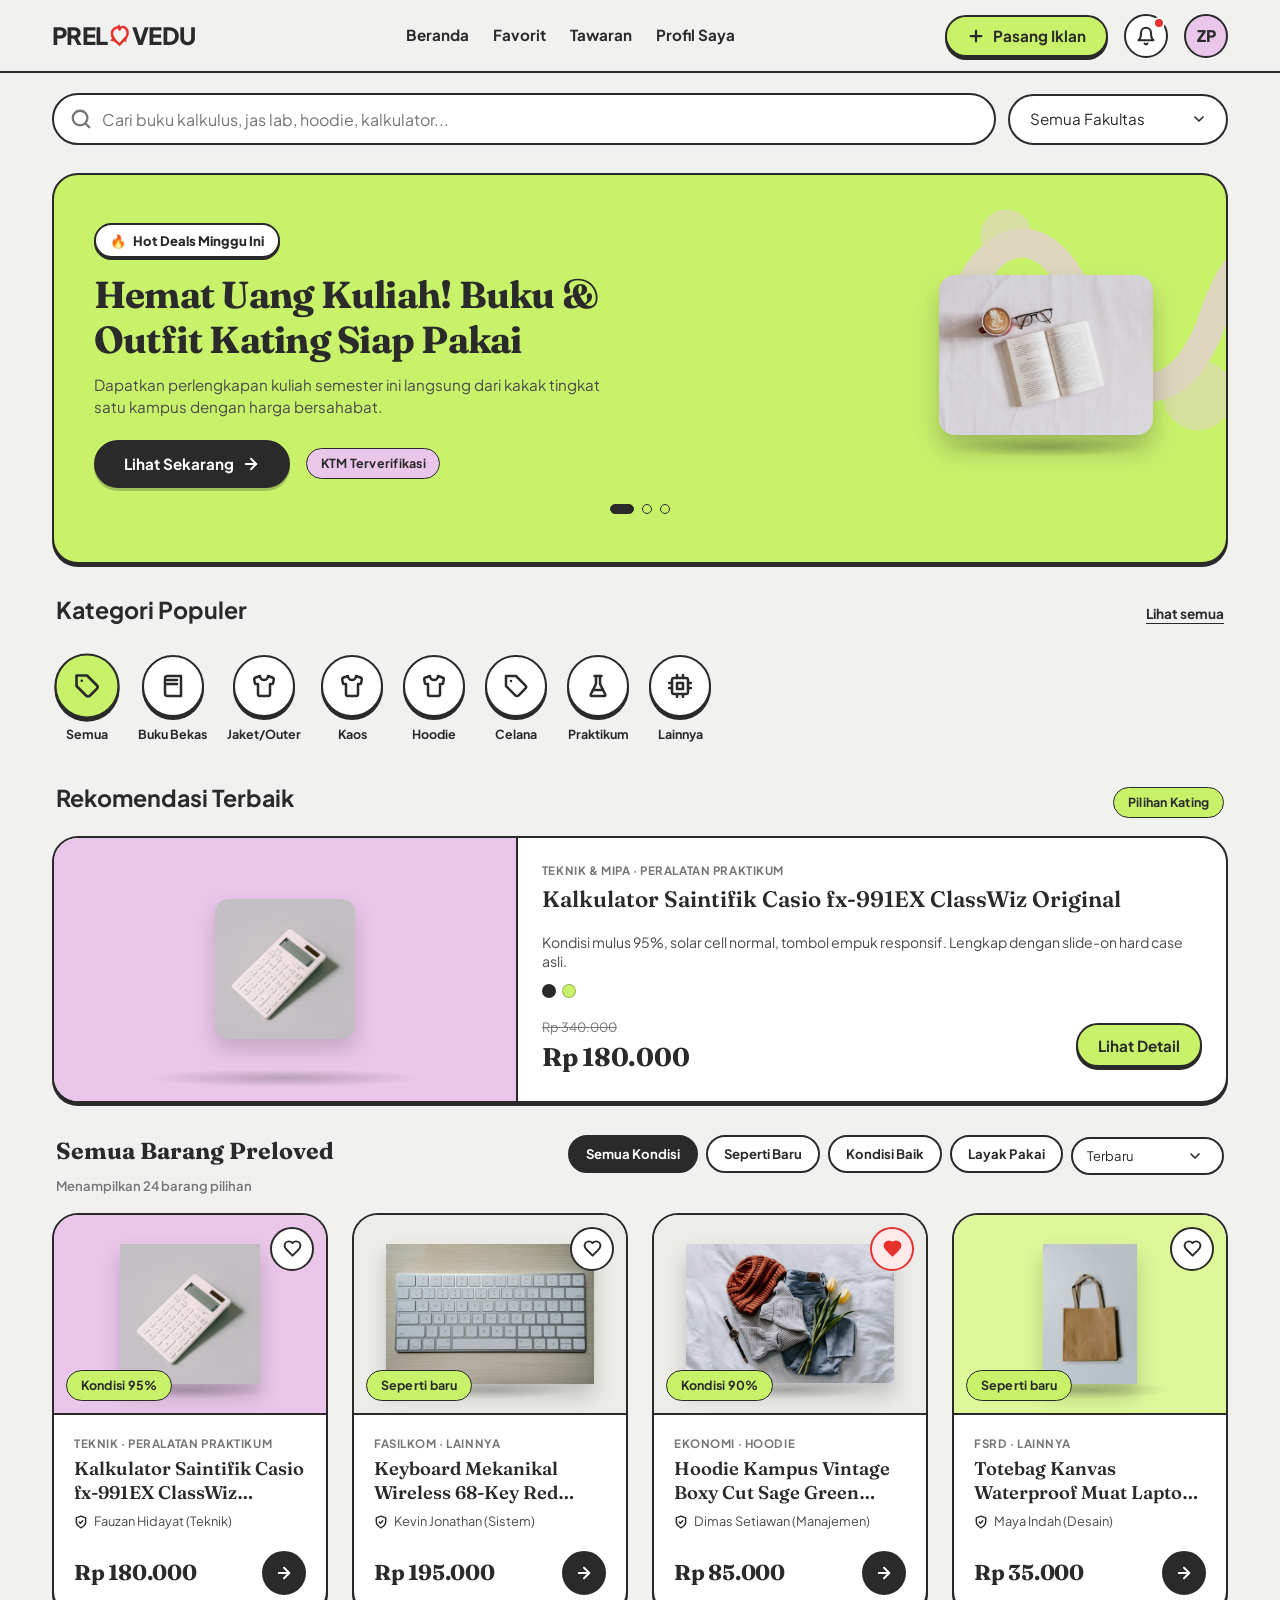
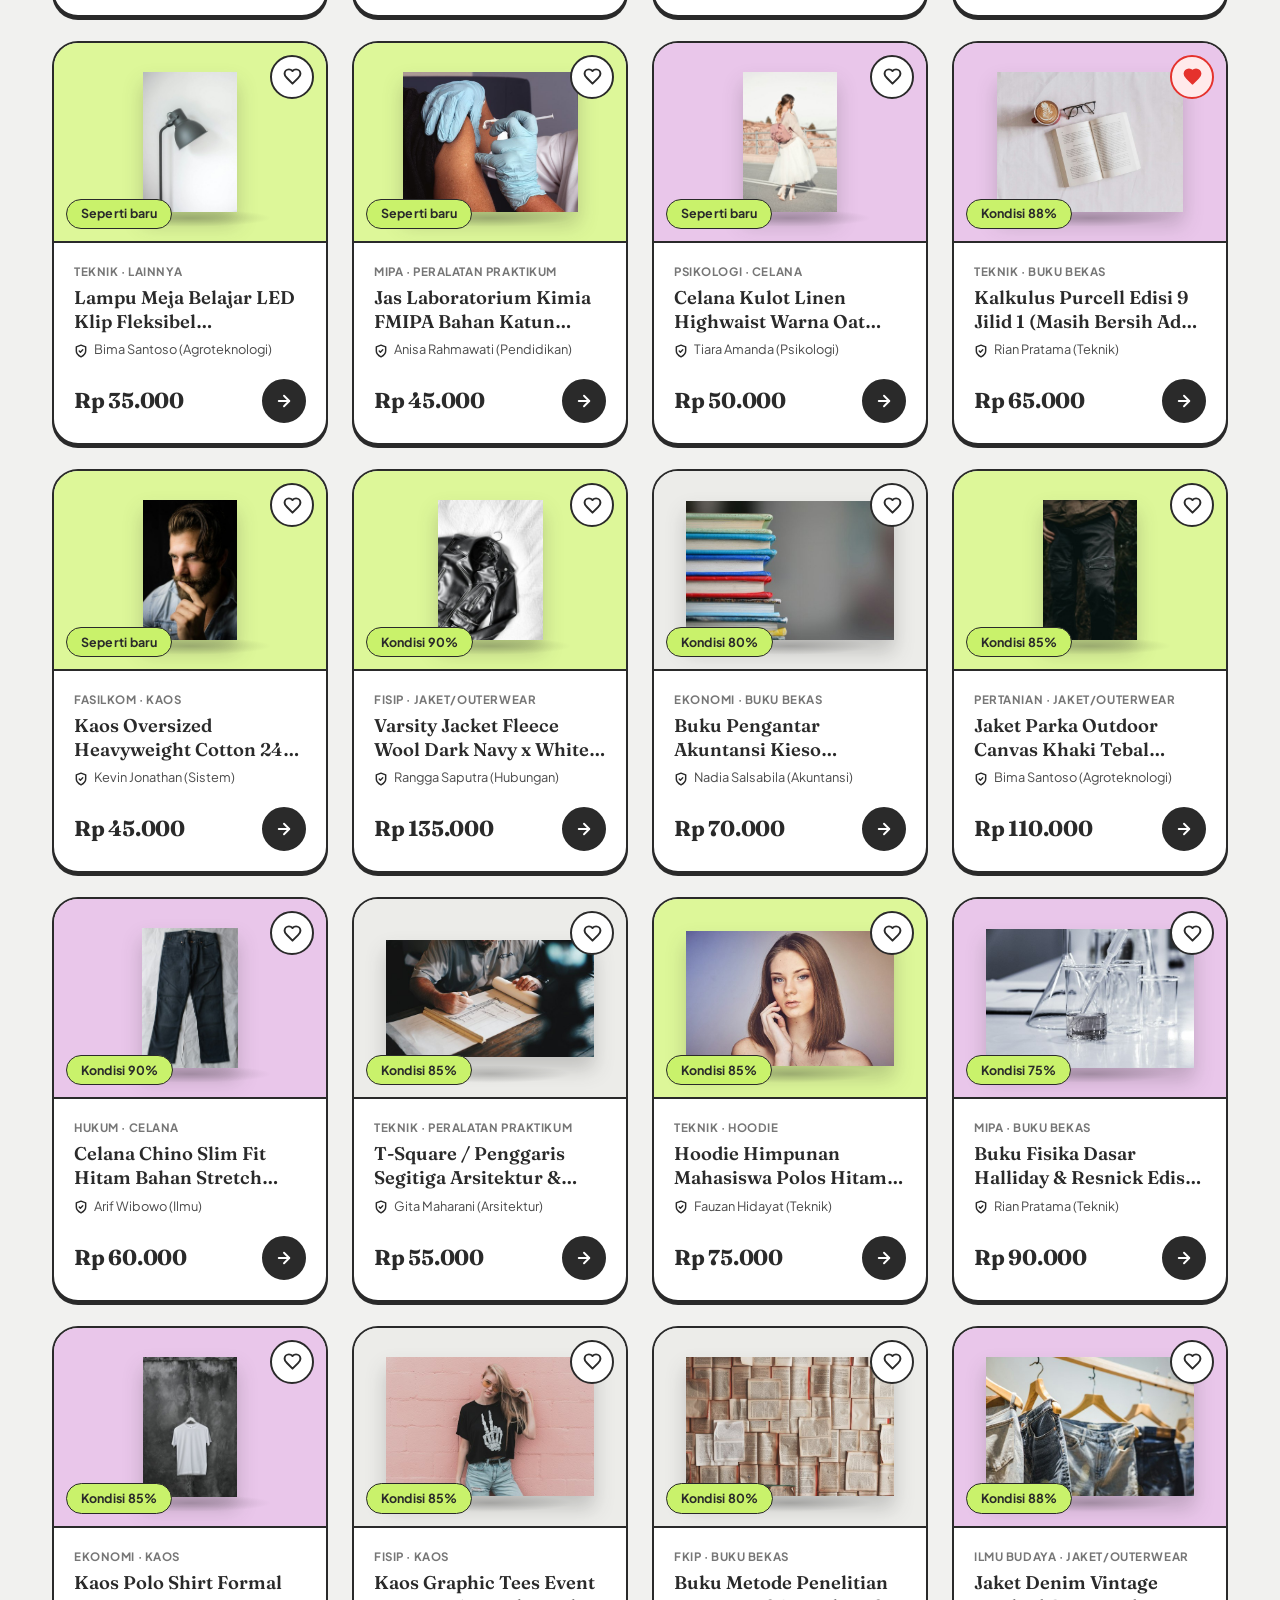
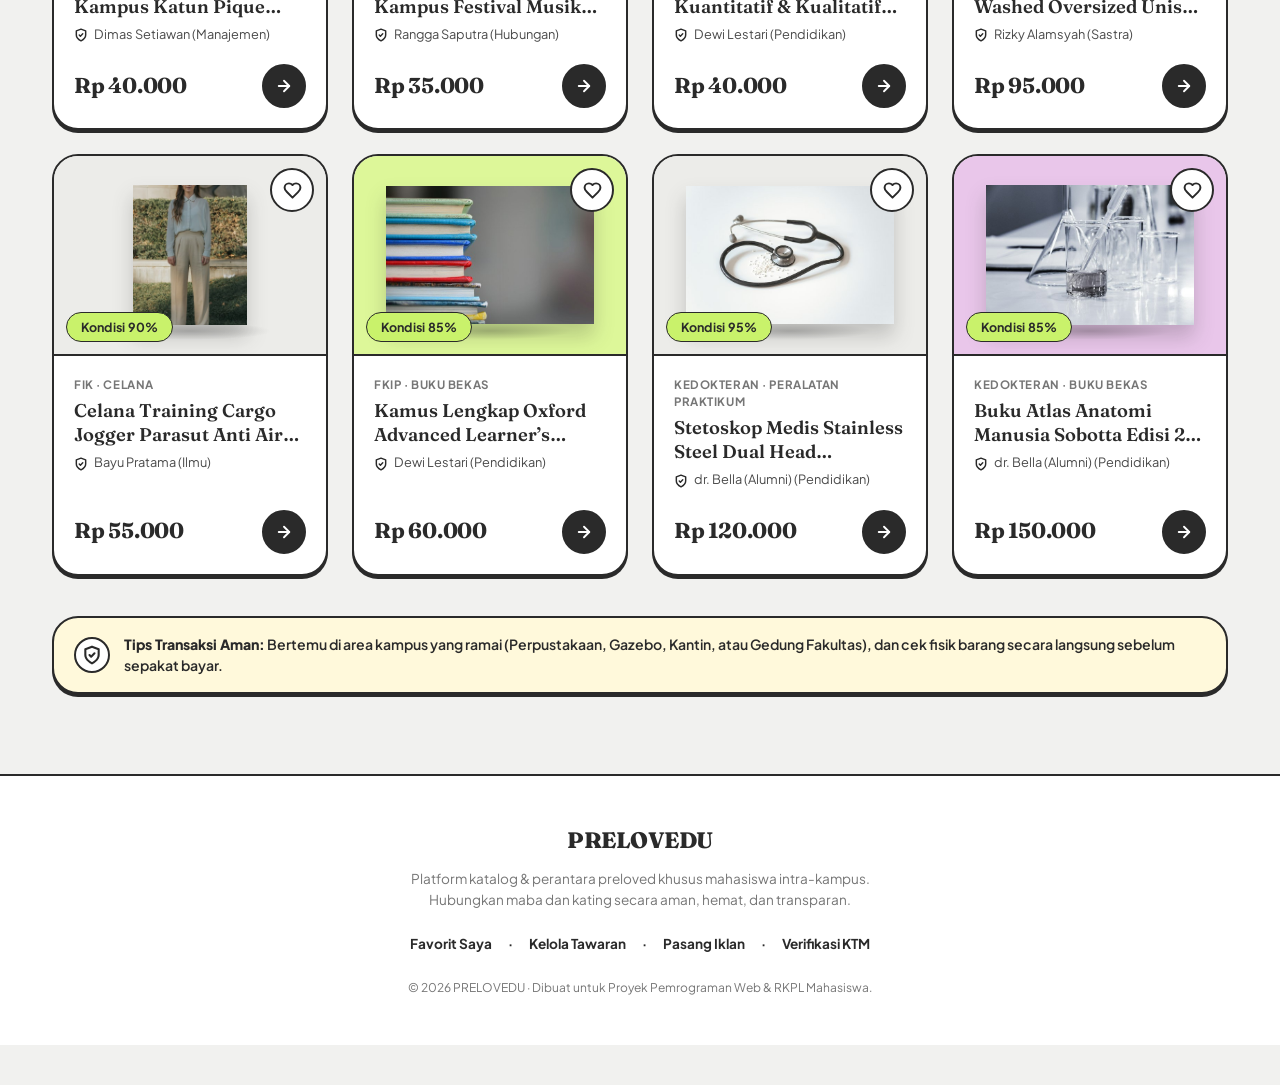
==== commit 1a69fda2: "chore: checkpoint awal, README baru dan aset gambar" ====
--- a/index.html
+++ b/index.html
@@ -81,7 +81,7 @@
 
         <div class="hero-image-col">
           <div class="hero-featured-img-wrap">
-            <img src="assets/img/products/calculus-book.svg" alt="Buku Kalkulus Purcell Unggulan" class="hero-featured-img" />
+            <img id="hero-img" src="assets/img/products/prd-001-1.jpg" alt="Buku Kalkulus Purcell Unggulan" class="hero-featured-img" style="border-radius: 16px; object-fit: cover;" />
             <div class="hero-featured-shadow"></div>
           </div>
         </div>
@@ -119,7 +119,7 @@
 
       <div class="featured-card">
         <div class="featured-card-media">
-          <img src="assets/img/products/calculator.svg" alt="Kalkulator Casio fx-991EX" />
+          <img src="assets/img/products/prd-004-1.jpg" alt="Kalkulator Casio fx-991EX" style="border-radius: 14px; object-fit: cover;" />
           <div class="product-thumb-shadow"></div>
         </div>
         <div class="featured-card-content">
@@ -166,6 +166,7 @@
             <button type="button" class="chip-filter active" data-condition="all">Semua Kondisi</button>
             <button type="button" class="chip-filter" data-condition="seperti_baru">Seperti Baru</button>
             <button type="button" class="chip-filter" data-condition="baik">Kondisi Baik</button>
+            <button type="button" class="chip-filter" data-condition="layak_pakai">Layak Pakai</button>
           </div>
 
           <!-- Urutan -->
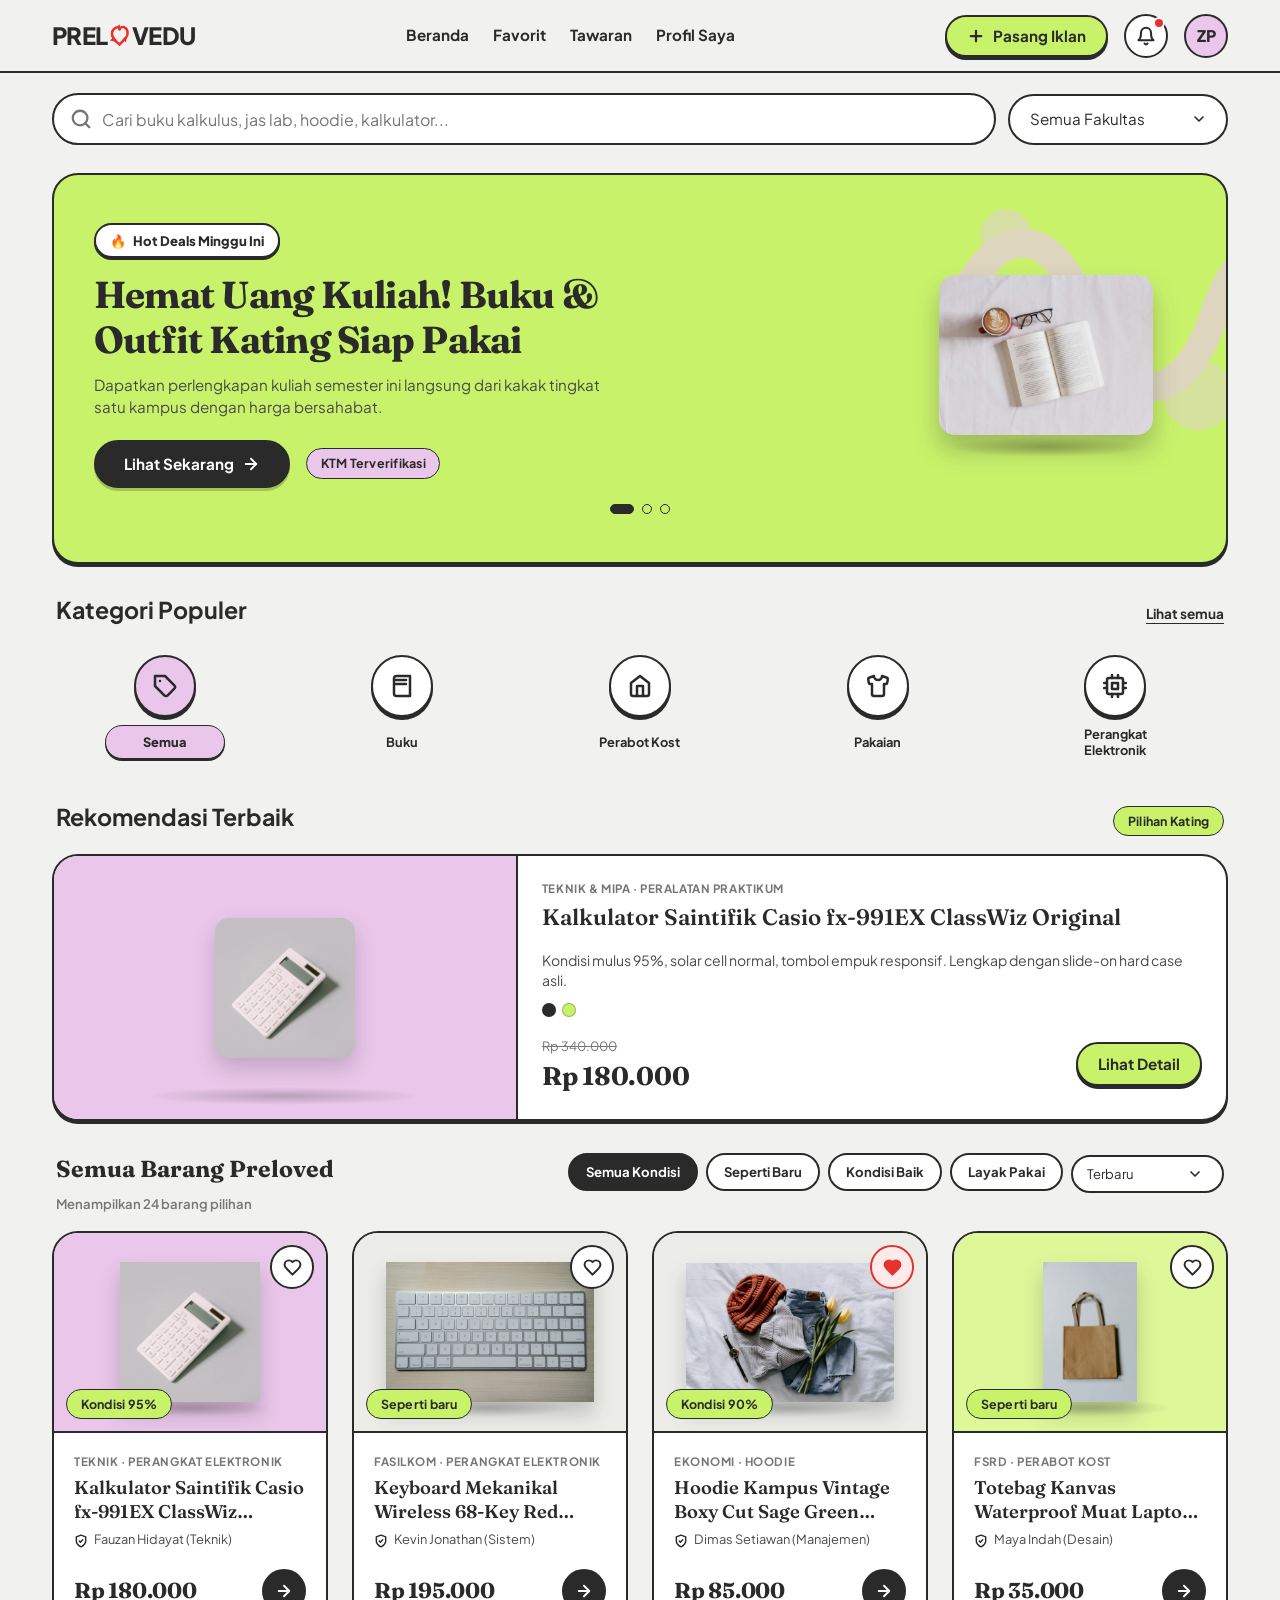
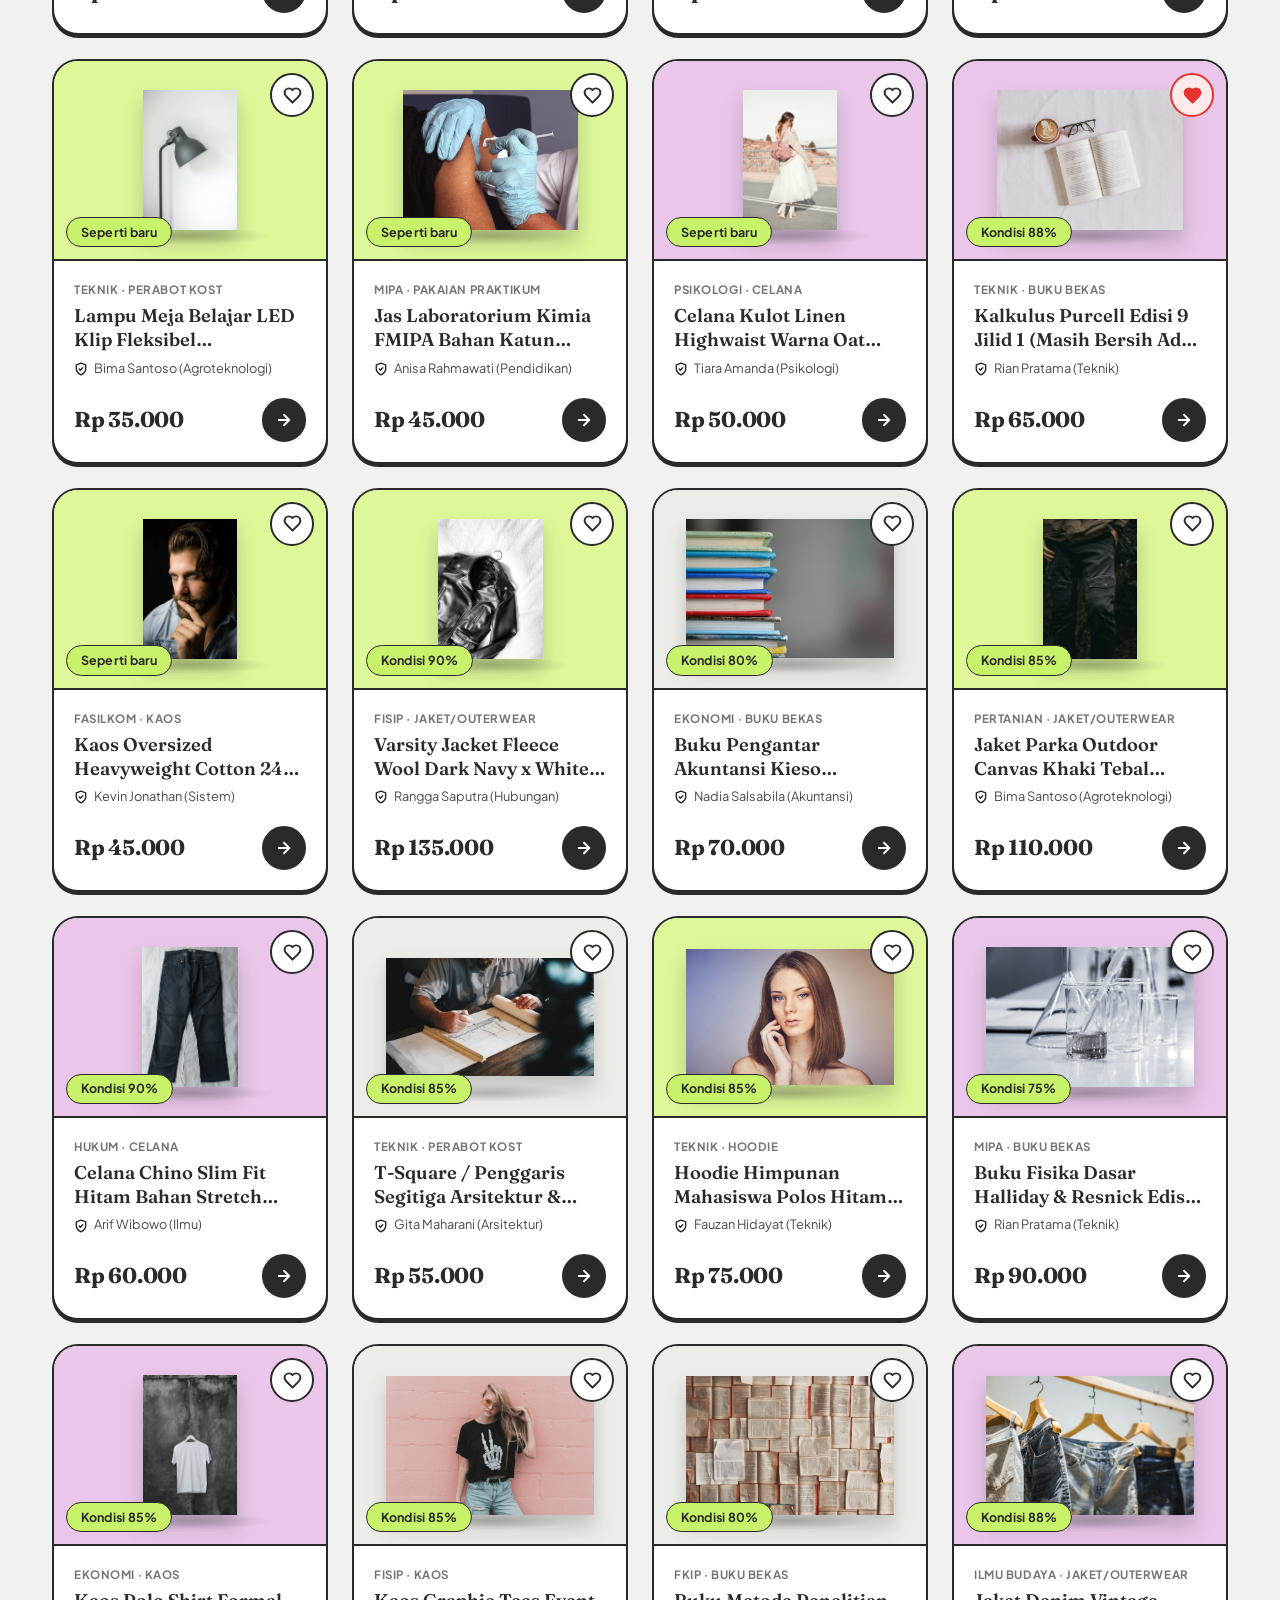
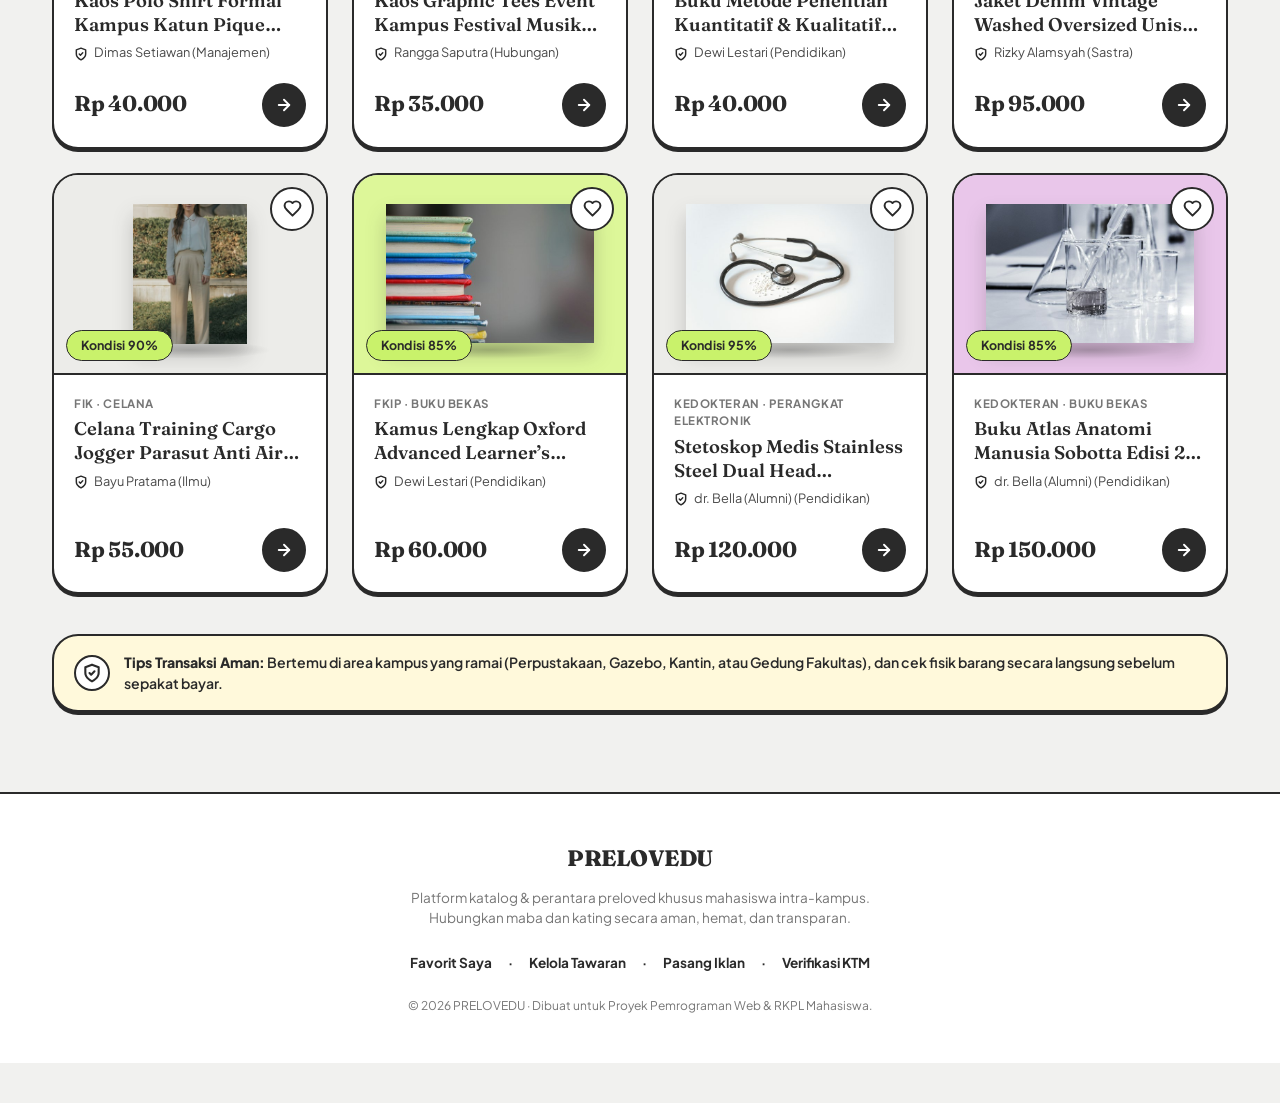
==== commit 4639db21: "style: revisi tata letak simetris kategori populer dan spacing bagian" ====
--- a/index.html
+++ b/index.html
@@ -96,7 +96,7 @@
     </section>
 
     <!-- 3. Kategori Lingkaran (Horizontal Scrollable Chips) -->
-    <section class="mb-4" aria-label="Kategori Barang">
+    <section class="category-section" aria-label="Kategori Barang">
       <div class="section-header">
         <h2 class="section-title">
           <span>Kategori Populer</span>
@@ -105,11 +105,11 @@
       </div>
       
       <!-- List chip kategori bulat horizontal -->
-      <div id="categories-container" class="category-chips-scroll"></div>
+      <div id="categories-container" class="category-chips-grid"></div>
     </section>
 
     <!-- 4. Featured Product (Kartu Horizontal Gaya Editorial) -->
-    <section class="mb-4" aria-label="Produk Pilihan Khusus">
+    <section class="featured-section" aria-label="Produk Pilihan Khusus">
       <div class="section-header">
         <h2 class="section-title">
           <span>Rekomendasi Terbaik</span>
--- a/assets/css/tokens.css
+++ b/assets/css/tokens.css
@@ -48,6 +48,7 @@
   --transition-smooth: 240ms cubic-bezier(0.16, 1, 0.3, 1);
 
   /* Layout Spacing & Consts */
+  --spacing-section: 2rem;
   --bottom-nav-height: 76px;
   --header-height: 72px;
   --max-content-width: 1240px;
--- a/assets/css/components.css
+++ b/assets/css/components.css
@@ -212,17 +212,22 @@
 /* ==========================================================
    4. CHIP KATEGORI (Circular + Label)
    ========================================================== */
+/* ==========================================================
+   4. CHIP KATEGORI (5 Kolom Grid Simetris)
+   ========================================================== */
+.category-chips-grid,
 .category-chips-scroll {
-  display: flex;
-  align-items: flex-start;
-  gap: 1.25rem;
-  overflow-x: auto;
-  padding: 0.5rem 0.25rem 1rem 0.25rem;
-  scroll-snap-type: x mandatory;
-  -webkit-overflow-scrolling: touch;
-}
-
-.category-chips-scroll::-webkit-scrollbar {
+  display: grid;
+  grid-template-columns: repeat(5, 1fr);
+  width: 100%;
+  gap: 0.75rem;
+  padding: 0.5rem 0 0.75rem 0;
+  justify-items: center;
+  align-items: start;
+}
+
+.category-chips-scroll::-webkit-scrollbar,
+.category-chips-grid::-webkit-scrollbar {
   display: none;
 }
 
@@ -230,12 +235,15 @@
   display: flex;
   flex-direction: column;
   align-items: center;
+  justify-content: flex-start;
   gap: 0.5rem;
   cursor: pointer;
   text-decoration: none;
   background: none;
   border: none;
-  flex-shrink: 0;
+  width: 100%;
+  max-width: 120px;
+  padding: 0;
   transition: transform var(--transition-fast);
 }
 
@@ -253,22 +261,85 @@
   align-items: center;
   justify-content: center;
   color: var(--ink);
-  transition: all var(--transition-fast);
+  transition: background-color var(--transition-fast), border-color var(--transition-fast);
   box-shadow: 0 3px 0 var(--ink);
-}
-
-.category-item.active .category-circle,
+  flex-shrink: 0;
+}
+
+.category-circle svg {
+  width: 24px;
+  height: 24px;
+  display: block;
+}
+
+/* Item aktif & hover: HANYA ganti warna/outline, JANGAN membesarkan ukuran */
+.category-item.active .category-circle {
+  background-color: var(--lilac);
+  border-color: var(--ink);
+  box-shadow: 0 3px 0 var(--ink);
+}
+
 .category-item:hover .category-circle {
-  background-color: var(--lime);
-  transform: scale(1.05);
-}
-
+  background-color: var(--lilac-hover);
+}
+
+/* Label: rata tengah, boleh turun 2 baris, tinggi area label sama */
 .category-label {
-  font-size: 0.78rem;
+  font-size: 0.8rem;
   font-weight: 700;
   color: var(--ink);
   text-align: center;
-  white-space: nowrap;
+  line-height: 1.25;
+  height: 2.6em;
+  display: flex;
+  align-items: center;
+  justify-content: center;
+  padding: 0.2rem 0.5rem;
+  border-radius: var(--radius-pill);
+  border: 1.5px solid transparent;
+  width: 100%;
+  word-break: normal;
+  overflow-wrap: break-word;
+  transition: background-color var(--transition-fast), border-color var(--transition-fast);
+}
+
+.category-item.active .category-label {
+  background-color: var(--lilac);
+  border-color: var(--ink);
+  color: var(--ink);
+  font-weight: 800;
+  box-shadow: 0 2px 0 var(--ink);
+}
+
+/* Responsif Mobile (375px): 5 kolom tetap muat, ikon dikecilkan, tanpa scroll horizontal */
+@media (max-width: 480px) {
+  .category-chips-grid,
+  .category-chips-scroll {
+    gap: 0.25rem;
+    padding: 0.25rem 0 0.5rem 0;
+  }
+
+  .category-item {
+    gap: 0.35rem;
+    max-width: none;
+  }
+
+  .category-circle {
+    width: 46px;
+    height: 46px;
+  }
+
+  .category-circle svg {
+    width: 20px;
+    height: 20px;
+  }
+
+  .category-label {
+    font-size: 0.68rem;
+    line-height: 1.15;
+    height: 2.4em;
+    padding: 0.15rem 0.25rem;
+  }
 }
 
 /* Quick Filter Pills (Kondisi & Urutan) */
--- a/assets/css/pages.css
+++ b/assets/css/pages.css
@@ -11,7 +11,7 @@
   position: relative;
   overflow: hidden;
   margin-top: 1.25rem;
-  margin-bottom: 2rem;
+  margin-bottom: var(--spacing-section);
   padding: 2rem 1.5rem;
 }
 
@@ -217,6 +217,15 @@
   color: var(--ink-light);
 }
 
+/* Spacing Vertikal Konsisten Antar Bagian */
+.category-section {
+  margin-bottom: var(--spacing-section);
+}
+
+.featured-section {
+  margin-bottom: var(--spacing-section);
+}
+
 /* ==========================================================
    4. FEATURED PRODUCTS (HORIZONTAL HERO CARD)
    ========================================================== */
@@ -228,7 +237,7 @@
   display: flex;
   flex-direction: column;
   overflow: hidden;
-  margin-bottom: 2rem;
+  margin-bottom: 0;
   transition: transform var(--transition-fast);
 }
 
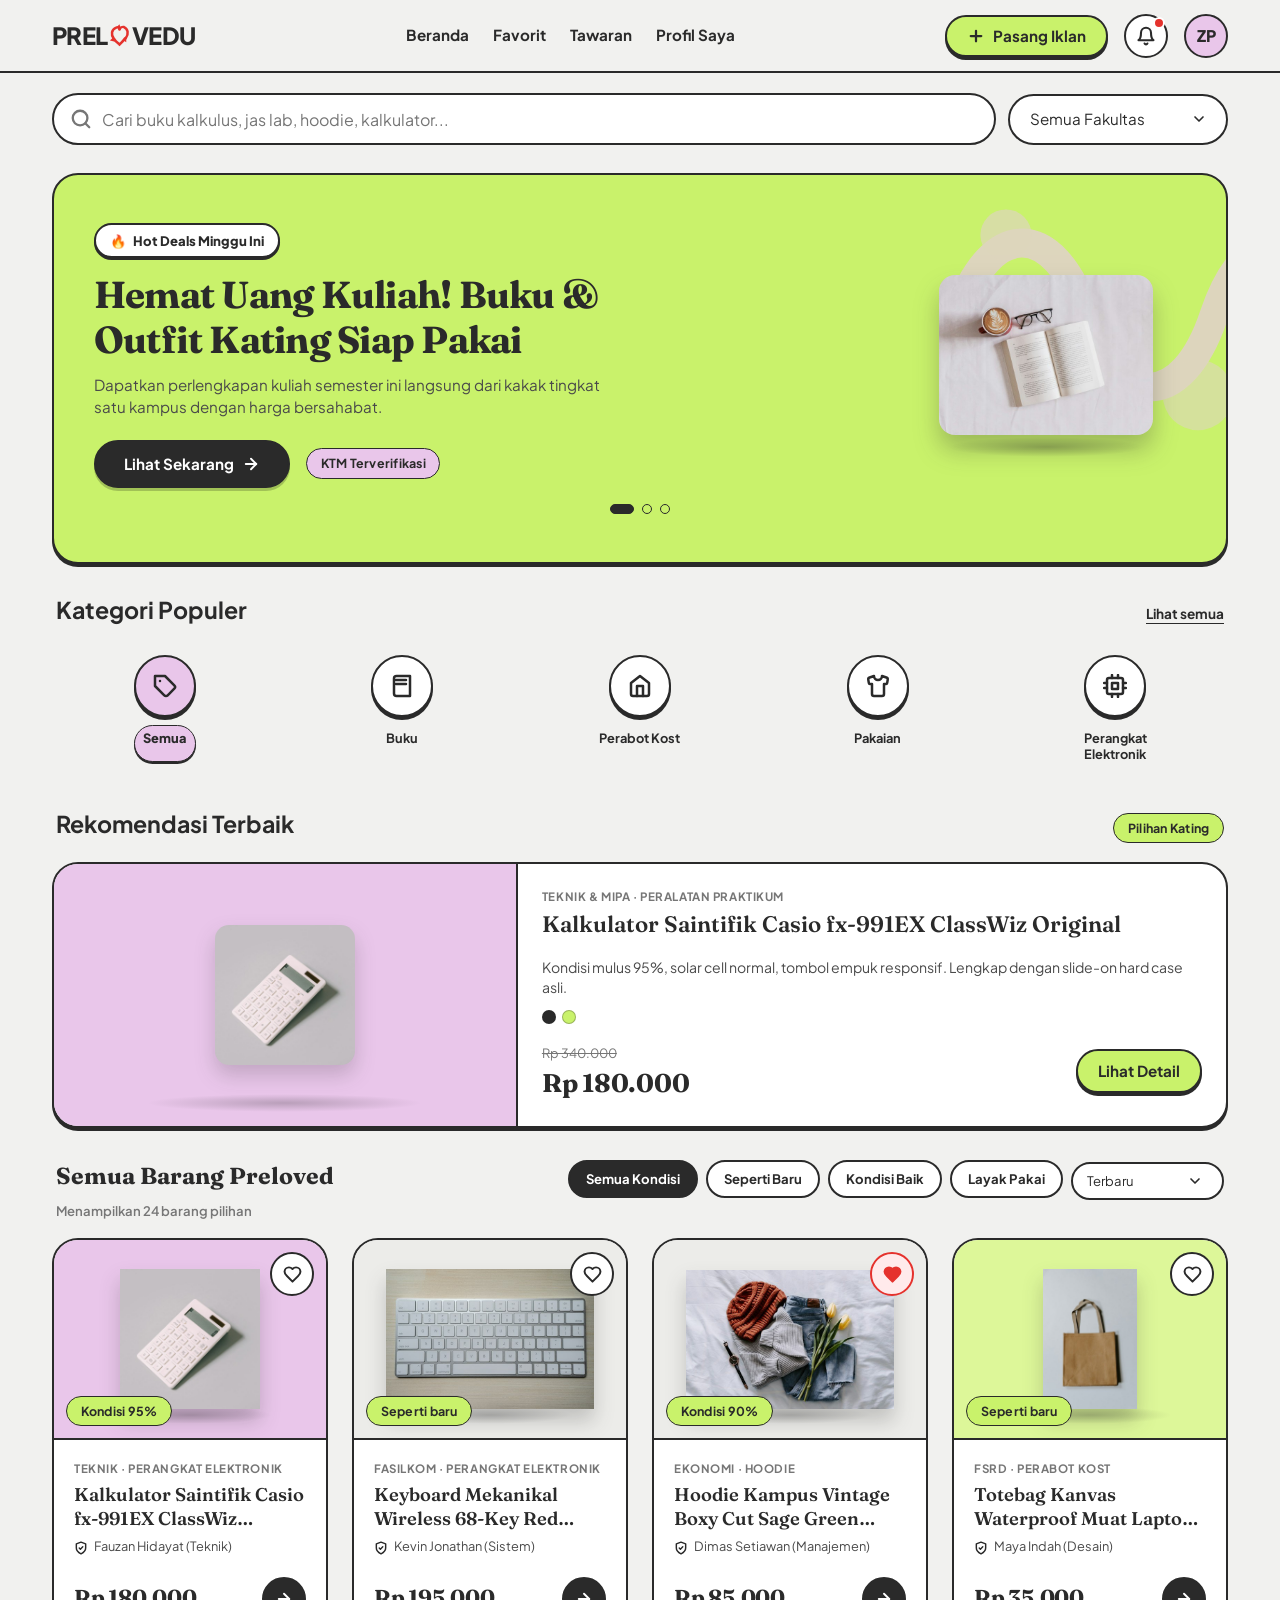
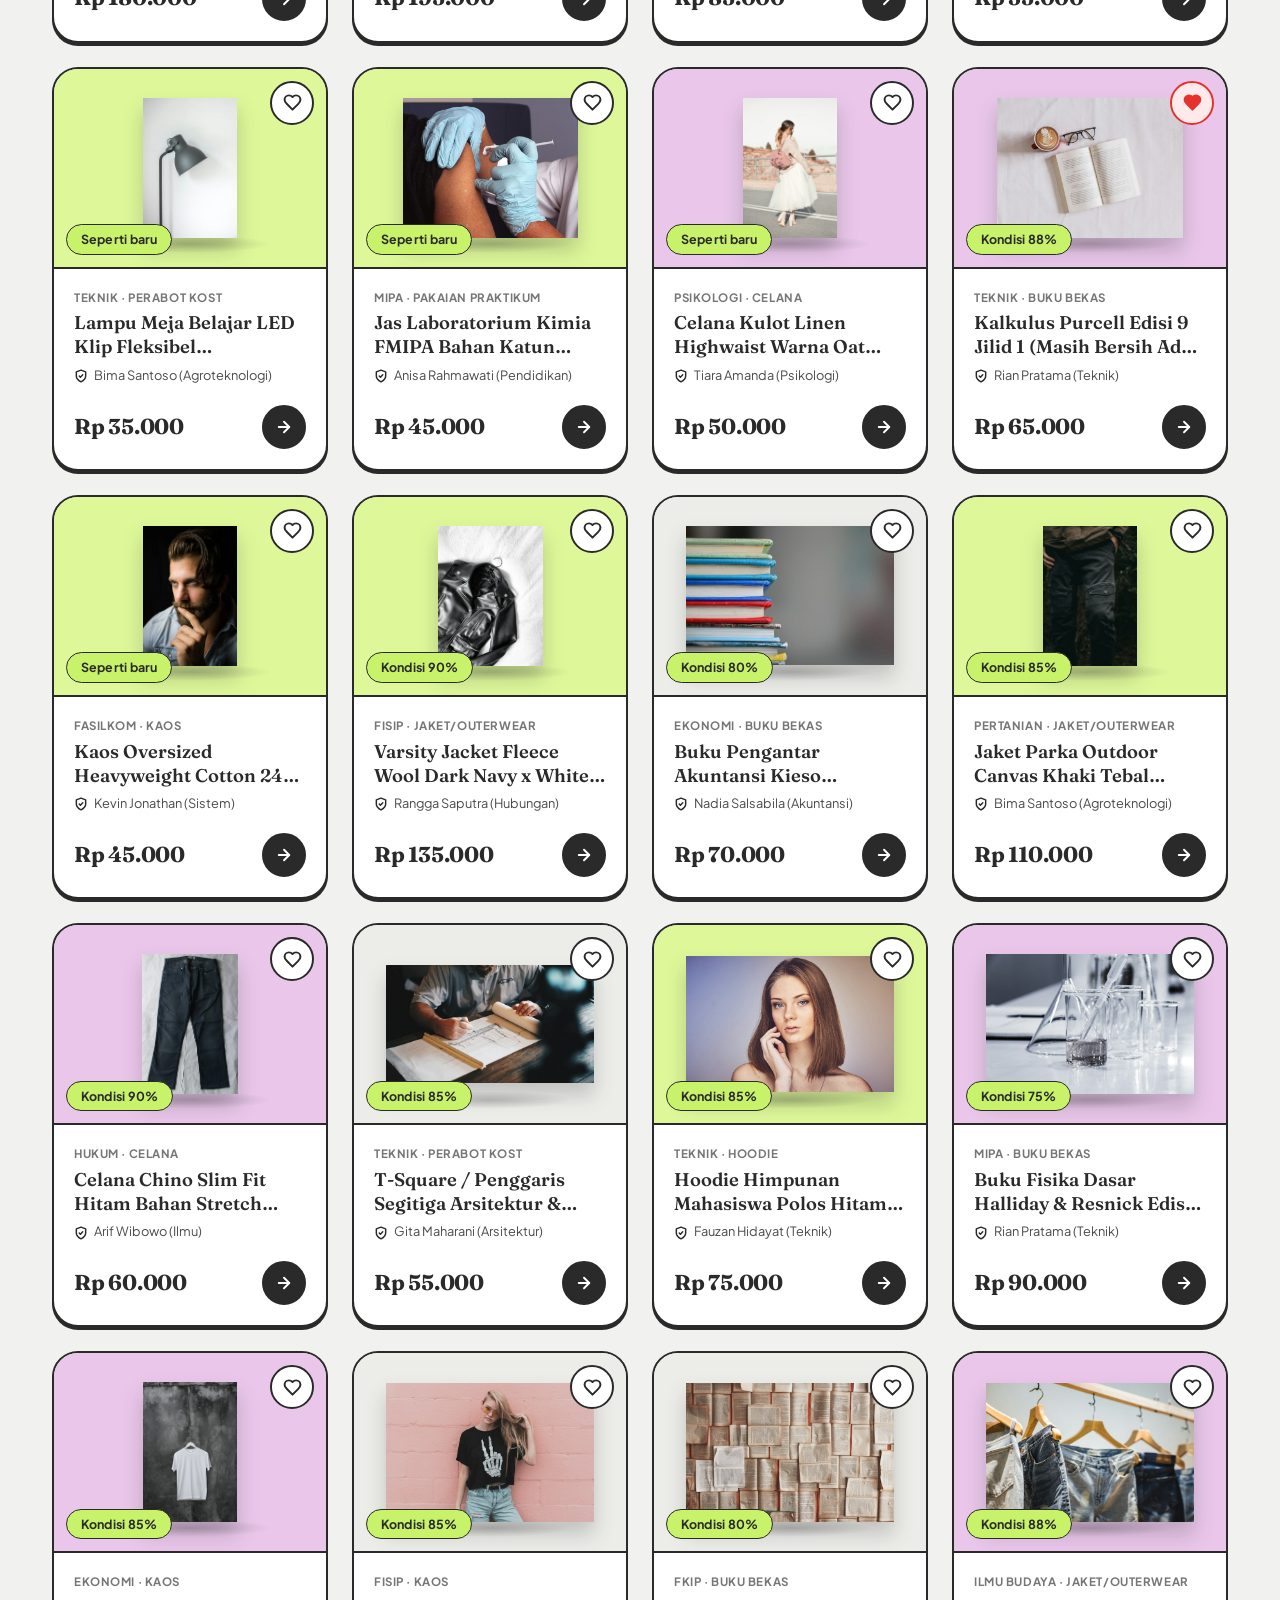
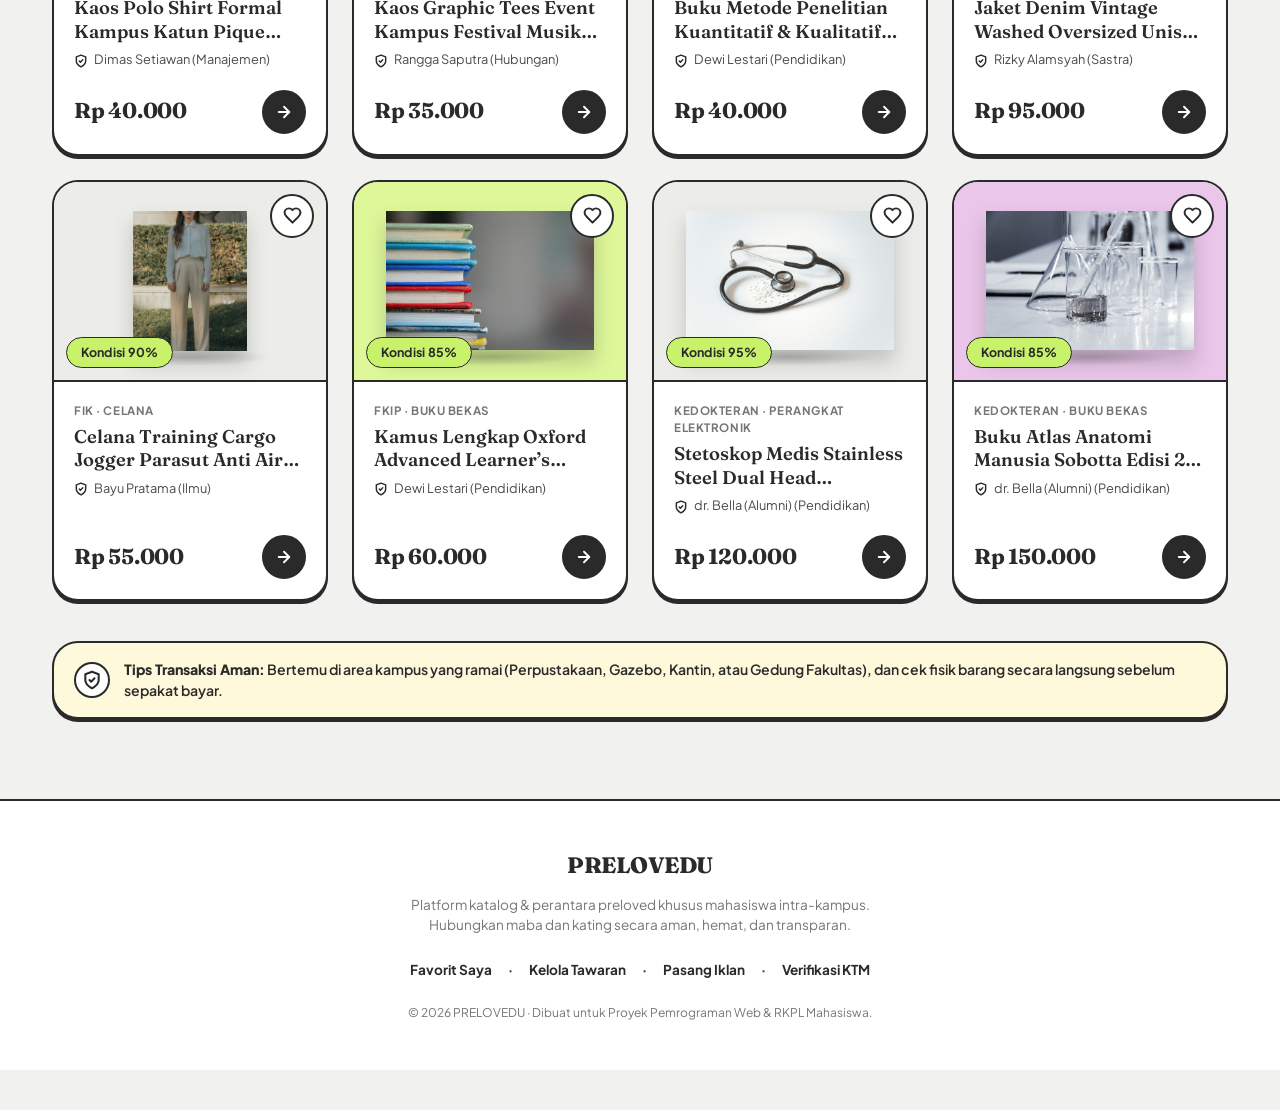
==== commit 77c1ff7e: "feat: tautan kartu produk beranda ke halaman detail" ====
--- a/index.html
+++ b/index.html
@@ -118,10 +118,10 @@
       </div>
 
       <div class="featured-card">
-        <div class="featured-card-media">
+        <a href="pages/detail.html?id=prd-004" class="featured-card-media" aria-label="Lihat detail Kalkulator Casio fx-991EX">
           <img src="assets/img/products/prd-004-1.jpg" alt="Kalkulator Casio fx-991EX" style="border-radius: 14px; object-fit: cover;" />
           <div class="product-thumb-shadow"></div>
-        </div>
+        </a>
         <div class="featured-card-content">
           <div>
             <div class="product-faculty-tag">Teknik & MIPA · Peralatan Praktikum</div>
--- a/assets/css/components.css
+++ b/assets/css/components.css
@@ -290,14 +290,15 @@
   color: var(--ink);
   text-align: center;
   line-height: 1.25;
-  height: 2.6em;
-  display: flex;
-  align-items: center;
-  justify-content: center;
-  padding: 0.2rem 0.5rem;
+  min-height: 2.9em;
+  display: inline-block;
+  vertical-align: top;
+  padding: 0.2rem 0.55rem;
   border-radius: var(--radius-pill);
   border: 1.5px solid transparent;
-  width: 100%;
+  width: fit-content;
+  max-width: 100%;
+  box-sizing: border-box;
   word-break: normal;
   overflow-wrap: break-word;
   transition: background-color var(--transition-fast), border-color var(--transition-fast);
@@ -337,8 +338,8 @@
   .category-label {
     font-size: 0.68rem;
     line-height: 1.15;
-    height: 2.4em;
-    padding: 0.15rem 0.25rem;
+    min-height: 2.7em;
+    padding: 0.15rem 0.3rem;
   }
 }
 
@@ -389,6 +390,7 @@
   flex-direction: column;
   transition: all var(--transition-fast);
   position: relative;
+  cursor: pointer;
 }
 
 .product-card:hover {
@@ -759,3 +761,146 @@
   justify-content: center;
   margin: 0 auto 1.25rem auto;
 }
+
+/* ==========================================================
+   10. PETA COD INTERAKTIF & LEAFLET CUSTOM STYLING
+   ========================================================== */
+.map-wrapper {
+  border: var(--border-thick);
+  border-radius: var(--radius-inner);
+  overflow: hidden;
+  box-shadow: var(--shadow-flat);
+  position: relative;
+  background-color: var(--paper);
+}
+
+.map-container {
+  height: 320px;
+  width: 100%;
+  z-index: 1;
+}
+
+.custom-map-pin-wrapper {
+  background: transparent !important;
+  border: none !important;
+}
+
+.custom-map-pin {
+  display: flex;
+  align-items: center;
+  justify-content: center;
+  position: relative;
+  transition: transform var(--transition-fast);
+  cursor: pointer;
+}
+
+.custom-map-pin:hover {
+  transform: translateY(-4px) scale(1.08);
+}
+
+.custom-map-pin.is-selected {
+  transform: translateY(-4px) scale(1.12);
+  z-index: 999;
+}
+
+/* Custom Popup Leaflet Bergaya PRELOVEDU Playful-Editorial */
+.leaflet-popup.prelovedu-leaflet-popup .leaflet-popup-content-wrapper {
+  background: var(--white);
+  border: var(--border-thick);
+  border-radius: 14px;
+  box-shadow: var(--shadow-flat);
+  padding: 0.5rem 0.75rem;
+  font-family: var(--font-sans);
+}
+
+.leaflet-popup.prelovedu-leaflet-popup .leaflet-popup-content {
+  margin: 0.35rem 0.45rem;
+  line-height: 1.35;
+}
+
+.leaflet-popup.prelovedu-leaflet-popup .leaflet-popup-tip-container {
+  margin-top: -1px;
+}
+
+.leaflet-popup.prelovedu-leaflet-popup .leaflet-popup-tip {
+  background: var(--white);
+  box-shadow: none;
+  border-bottom: 2.5px solid var(--ink);
+  border-right: 2.5px solid var(--ink);
+}
+
+.cod-map-popup .popup-tag {
+  display: inline-block;
+  font-size: 0.7rem;
+  font-weight: 800;
+  text-transform: uppercase;
+  padding: 0.15rem 0.5rem;
+  border-radius: var(--radius-pill);
+  border: 1.5px solid var(--ink);
+  margin-bottom: 0.3rem;
+}
+
+.cod-map-popup .popup-tag.badge-safe {
+  background-color: var(--lime);
+  color: var(--ink);
+}
+
+.cod-map-popup .popup-tag.badge-custom {
+  background-color: var(--lilac);
+  color: var(--ink);
+}
+
+.cod-map-popup .popup-tag.badge-rejected {
+  background-color: #ffd8d6;
+  color: var(--heart-red);
+}
+
+.cod-map-popup .popup-title {
+  font-weight: 800;
+  font-size: 0.92rem;
+  color: var(--ink);
+  margin-bottom: 0.15rem;
+}
+
+.cod-map-popup .popup-sub {
+  font-size: 0.78rem;
+  color: var(--ink-muted);
+  margin-bottom: 0.25rem;
+}
+
+.cod-map-popup .popup-coords {
+  font-size: 0.72rem;
+  font-family: monospace;
+  color: var(--ink-light);
+  background: var(--paper);
+  padding: 0.15rem 0.4rem;
+  border-radius: 6px;
+  display: inline-block;
+}
+
+/* Leaflet Zoom Controls Custom */
+.leaflet-bar {
+  border: none !important;
+  box-shadow: none !important;
+}
+
+.leaflet-bar a {
+  background-color: var(--white) !important;
+  color: var(--ink) !important;
+  border: 2px solid var(--ink) !important;
+  border-radius: 10px !important;
+  box-shadow: 0 3px 0 var(--ink) !important;
+  margin-bottom: 6px !important;
+  font-weight: 800 !important;
+  font-size: 1.1rem !important;
+  line-height: 28px !important;
+  width: 34px !important;
+  height: 34px !important;
+  transition: all var(--transition-fast) !important;
+}
+
+.leaflet-bar a:hover {
+  background-color: var(--lime) !important;
+  transform: translateY(-1px);
+}
+
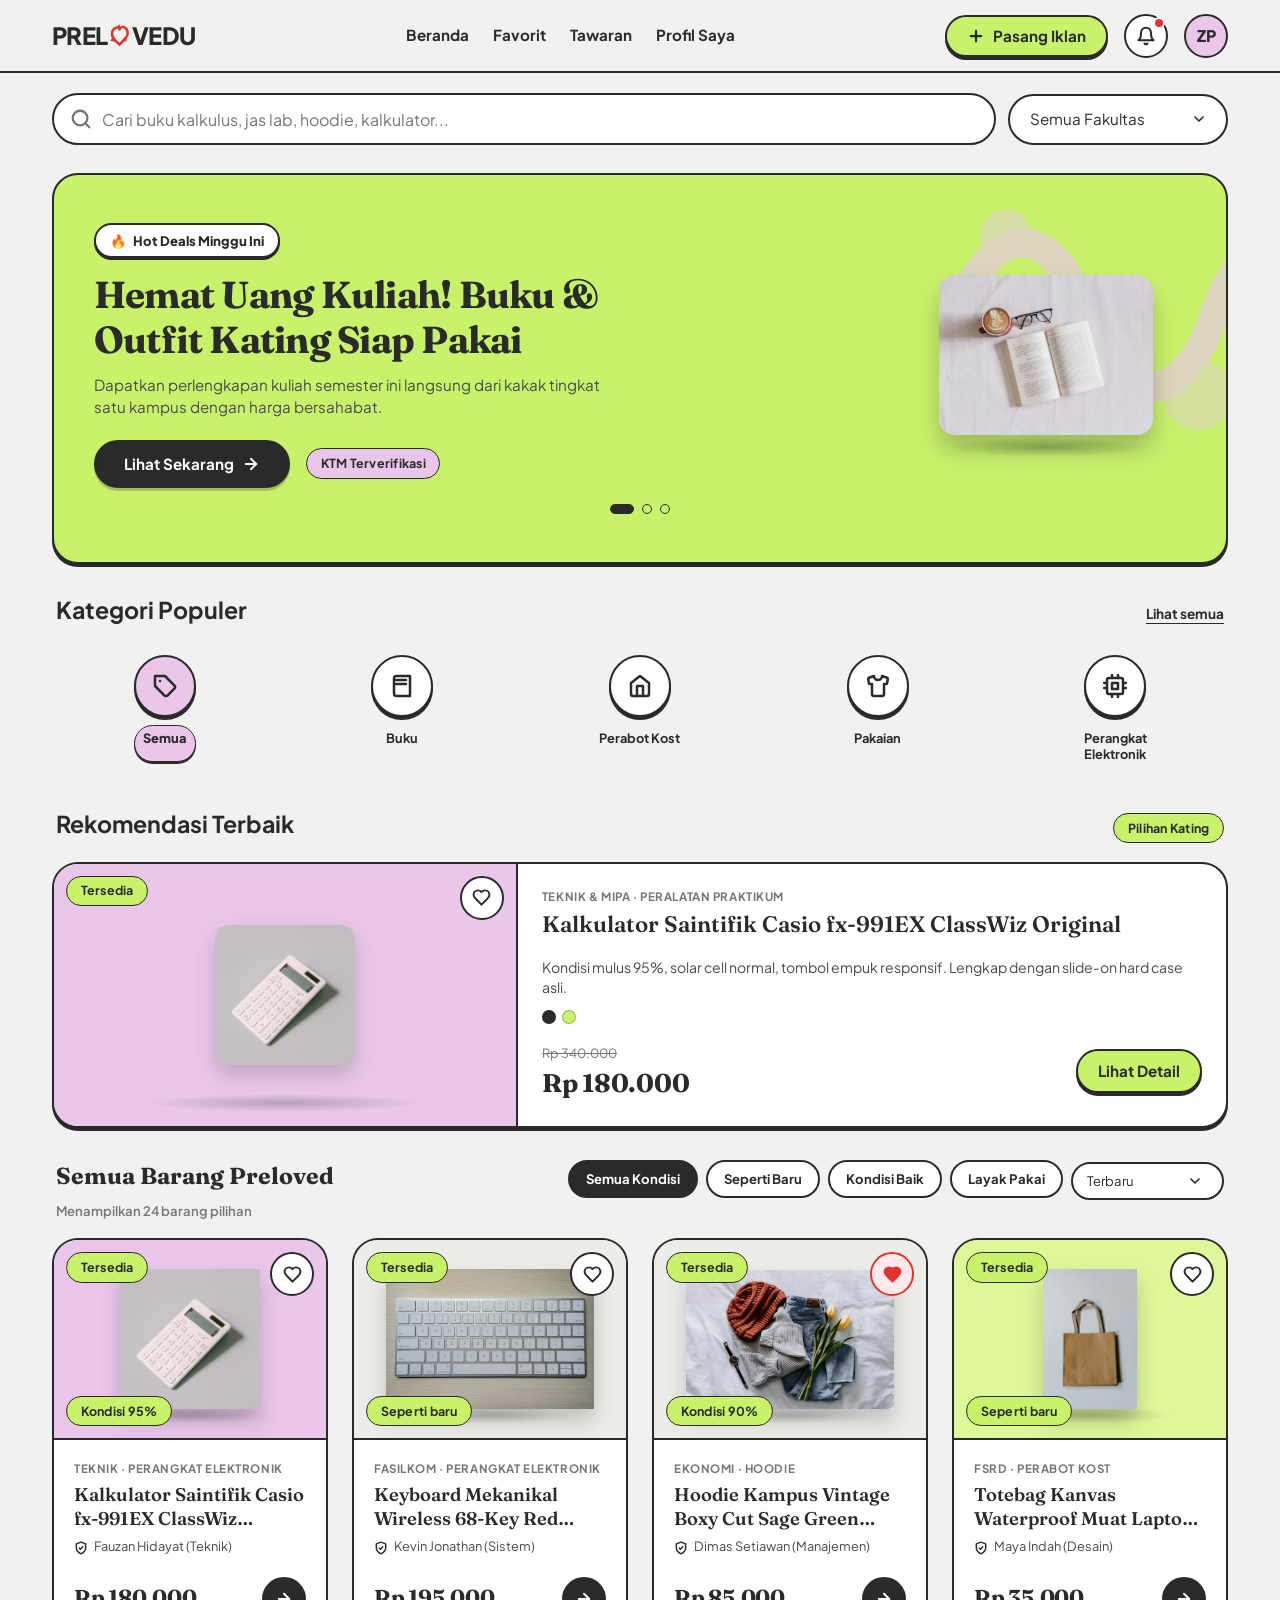
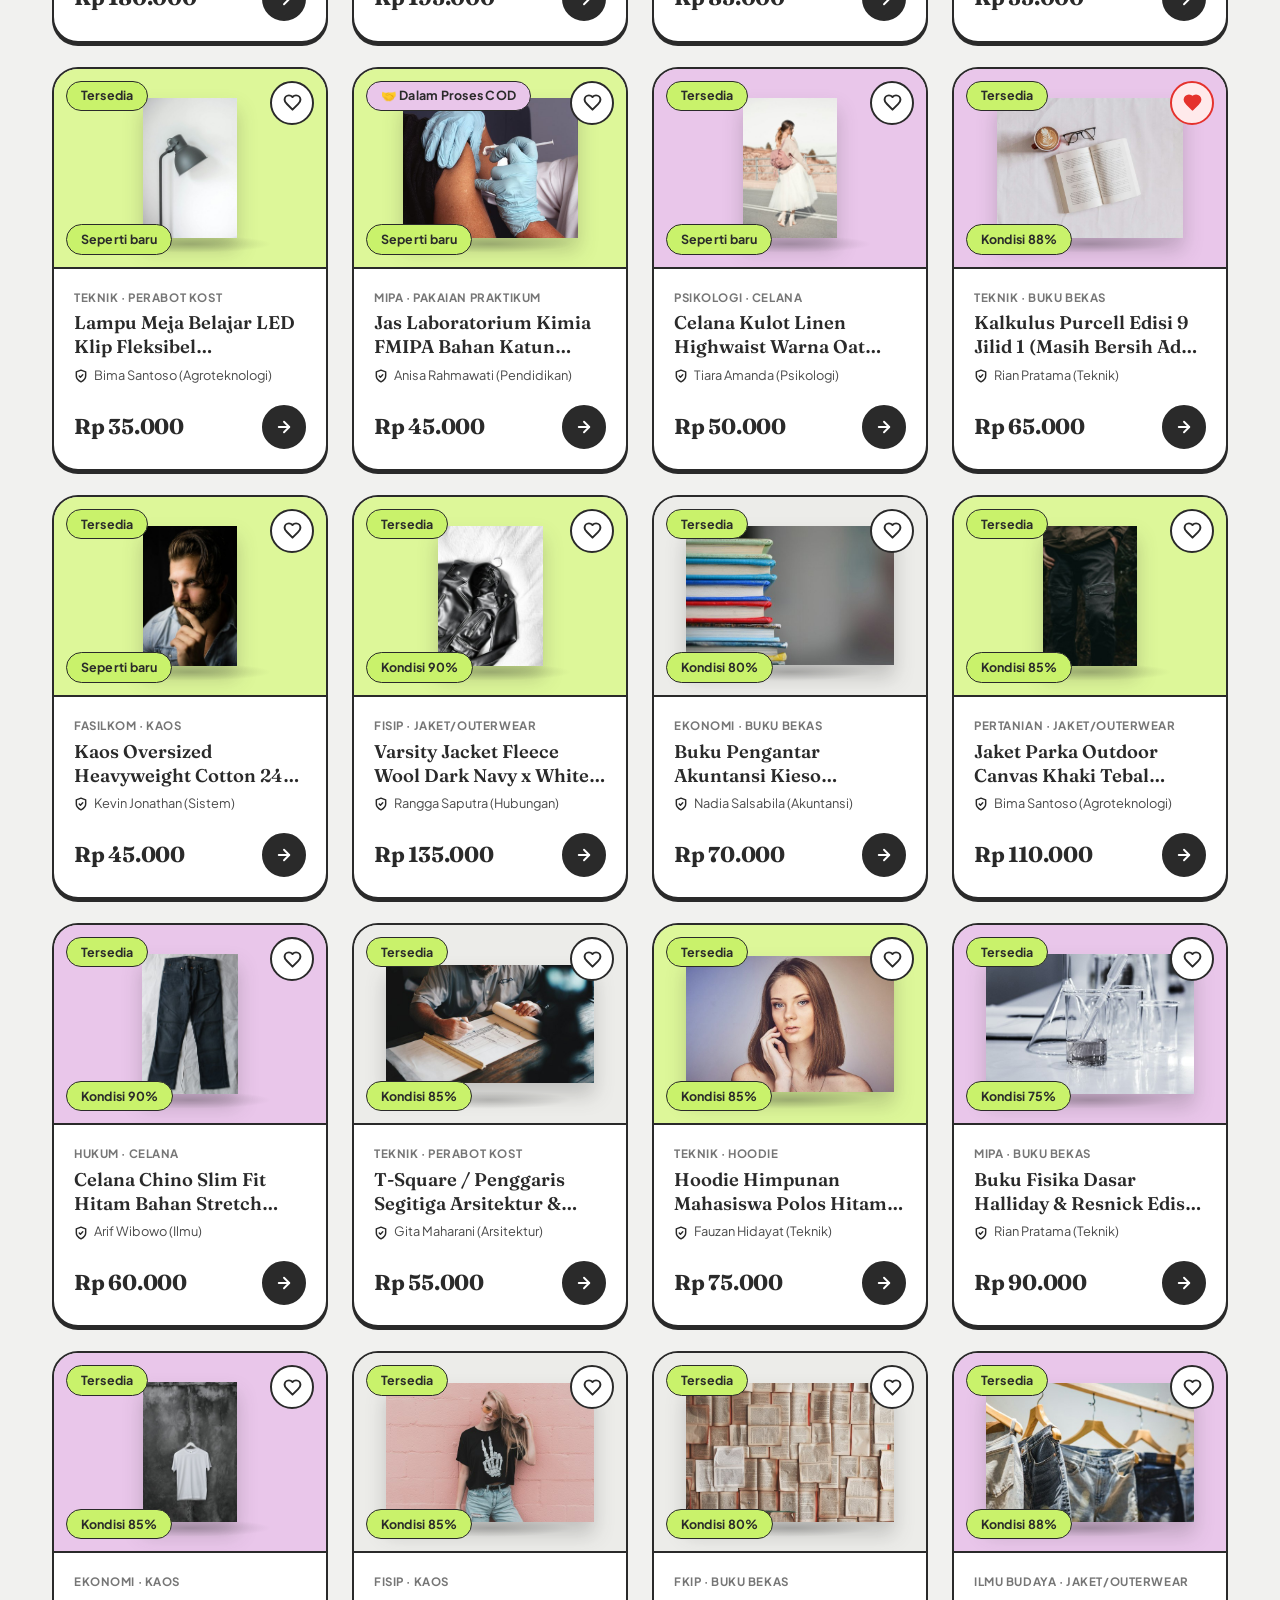
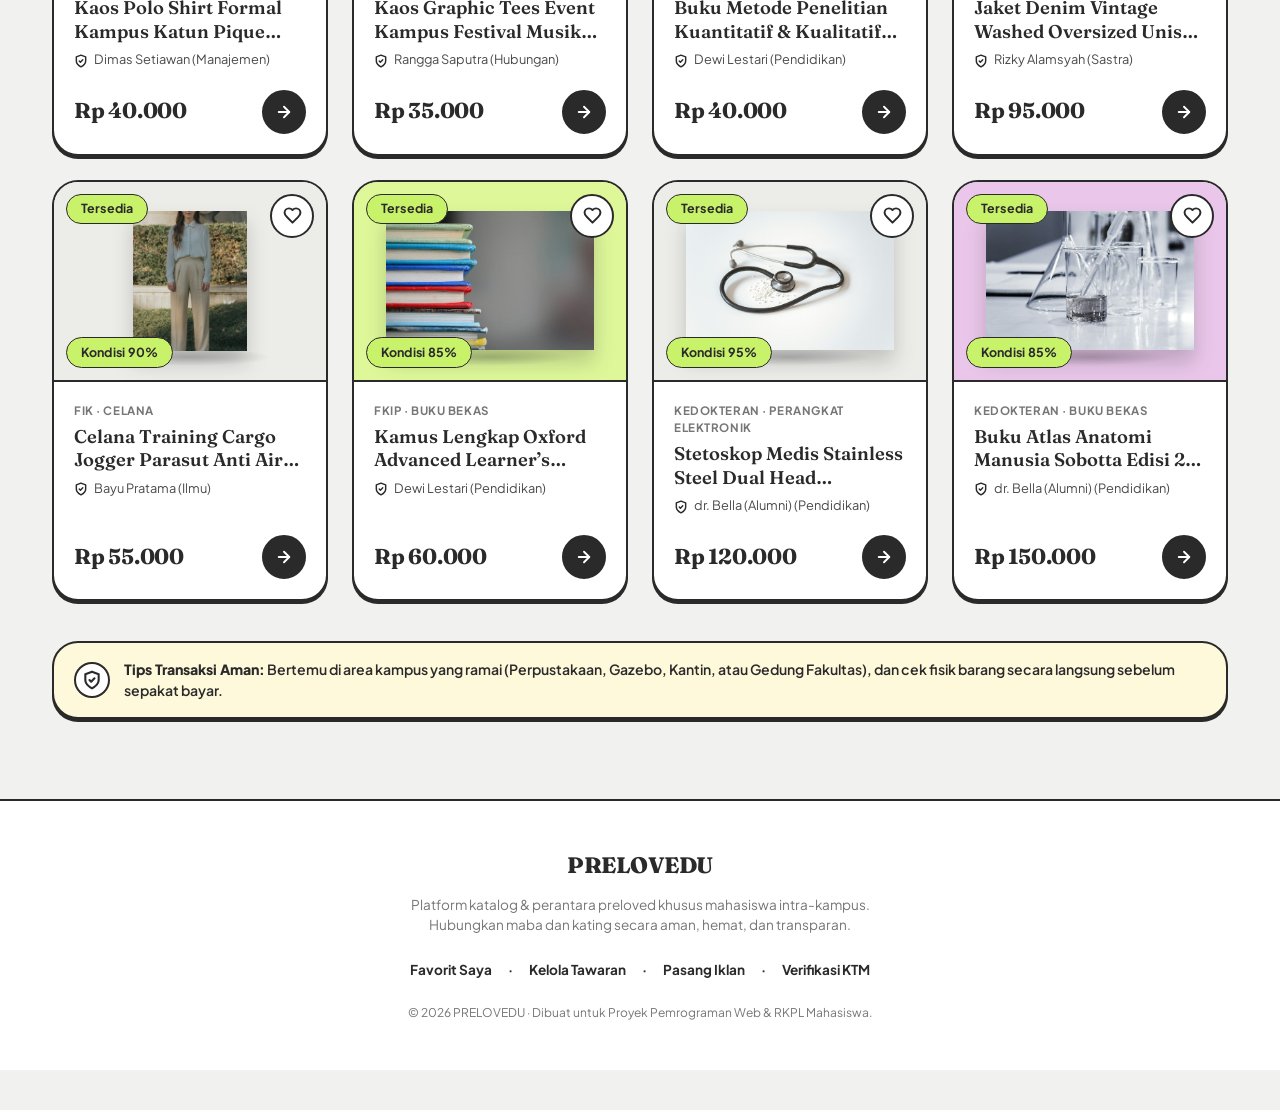
==== commit 0d717ee0: "wip: tawaran, favorit, status (sebagian)" ====
--- a/index.html
+++ b/index.html
@@ -118,10 +118,18 @@
       </div>
 
       <div class="featured-card">
-        <a href="pages/detail.html?id=prd-004" class="featured-card-media" aria-label="Lihat detail Kalkulator Casio fx-991EX">
-          <img src="assets/img/products/prd-004-1.jpg" alt="Kalkulator Casio fx-991EX" style="border-radius: 14px; object-fit: cover;" />
-          <div class="product-thumb-shadow"></div>
-        </a>
+        <div class="featured-card-media">
+          <span class="badge-pill badge-pill-lime badge-status" style="position: absolute; top: 12px; left: 12px; z-index: 3;">Tersedia</span>
+          <button type="button" class="btn-circle btn-circle-white btn-favorite" data-fav-id="prd-004" style="position: absolute; top: 12px; right: 12px; z-index: 3;" aria-label="Simpan Kalkulator Casio ke favorit" title="Simpan ke favorit">
+            <svg width="19" height="19" viewBox="0 0 24 24" fill="none" stroke="currentColor" stroke-width="2.5" stroke-linecap="round" stroke-linejoin="round">
+              <path d="M19 14c1.49-1.46 3-3.21 3-5.5A5.5 5.5 0 0 0 16.5 3c-1.76 0-3 .5-4.5 2-1.5-1.5-2.74-2-4.5-2A5.5 5.5 0 0 0 2 8.5c0 2.3 1.5 4.05 3 5.5l7 7Z"></path>
+            </svg>
+          </button>
+          <a href="pages/detail.html?id=prd-004" class="d-flex align-items-center justify-content-center w-100 h-100" aria-label="Lihat detail Kalkulator Casio fx-991EX" tabindex="-1">
+            <img src="assets/img/products/prd-004-1.jpg" alt="Kalkulator Casio fx-991EX" style="border-radius: 14px; object-fit: cover;" />
+            <div class="product-thumb-shadow"></div>
+          </a>
+        </div>
         <div class="featured-card-content">
           <div>
             <div class="product-faculty-tag">Teknik & MIPA · Peralatan Praktikum</div>
--- a/assets/css/components.css
+++ b/assets/css/components.css
@@ -450,11 +450,22 @@
   z-index: 3;
 }
 
+.product-card .badge-status {
+  position: absolute;
+  top: 12px;
+  left: 12px;
+  z-index: 3;
+}
+
 .product-card .badge-condition {
   position: absolute;
   bottom: 12px;
   left: 12px;
   z-index: 3;
+}
+
+.product-card.is-sold {
+  opacity: 0.85;
 }
 
 /* Konten Kartu */
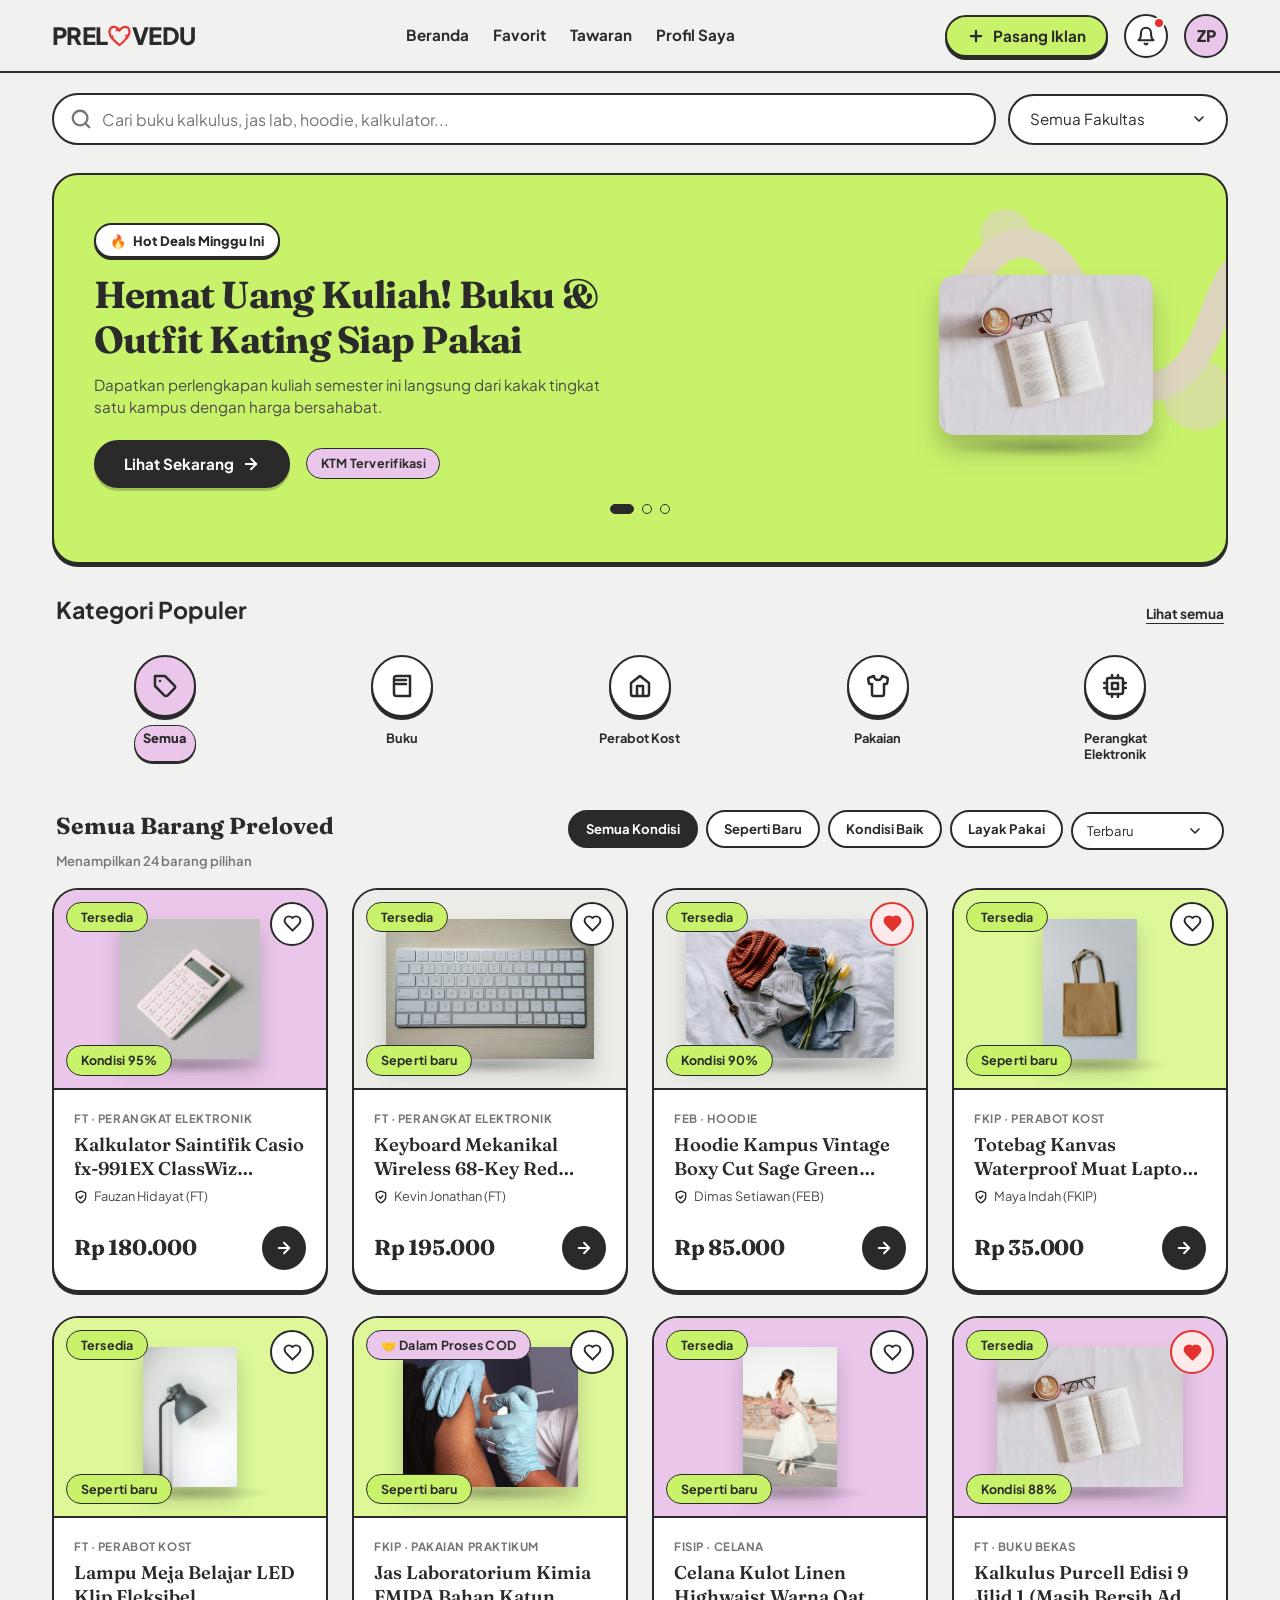
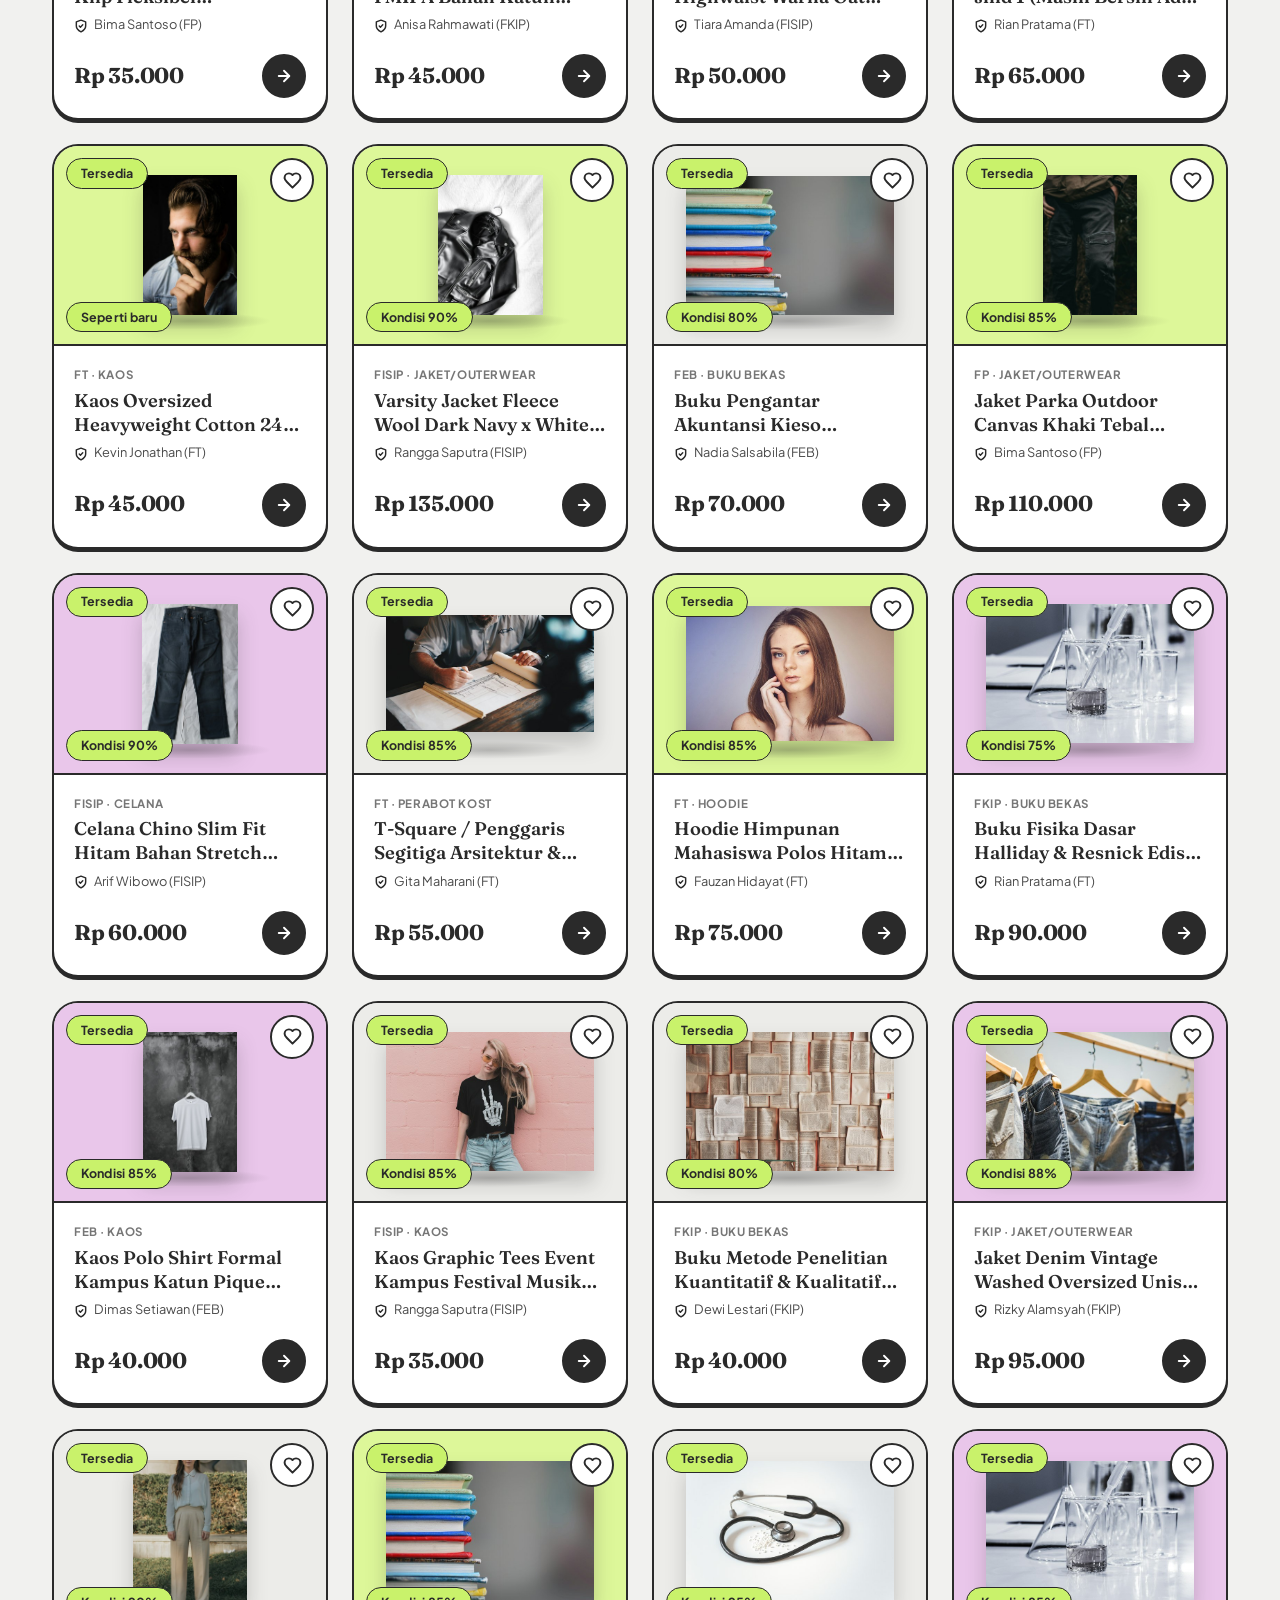
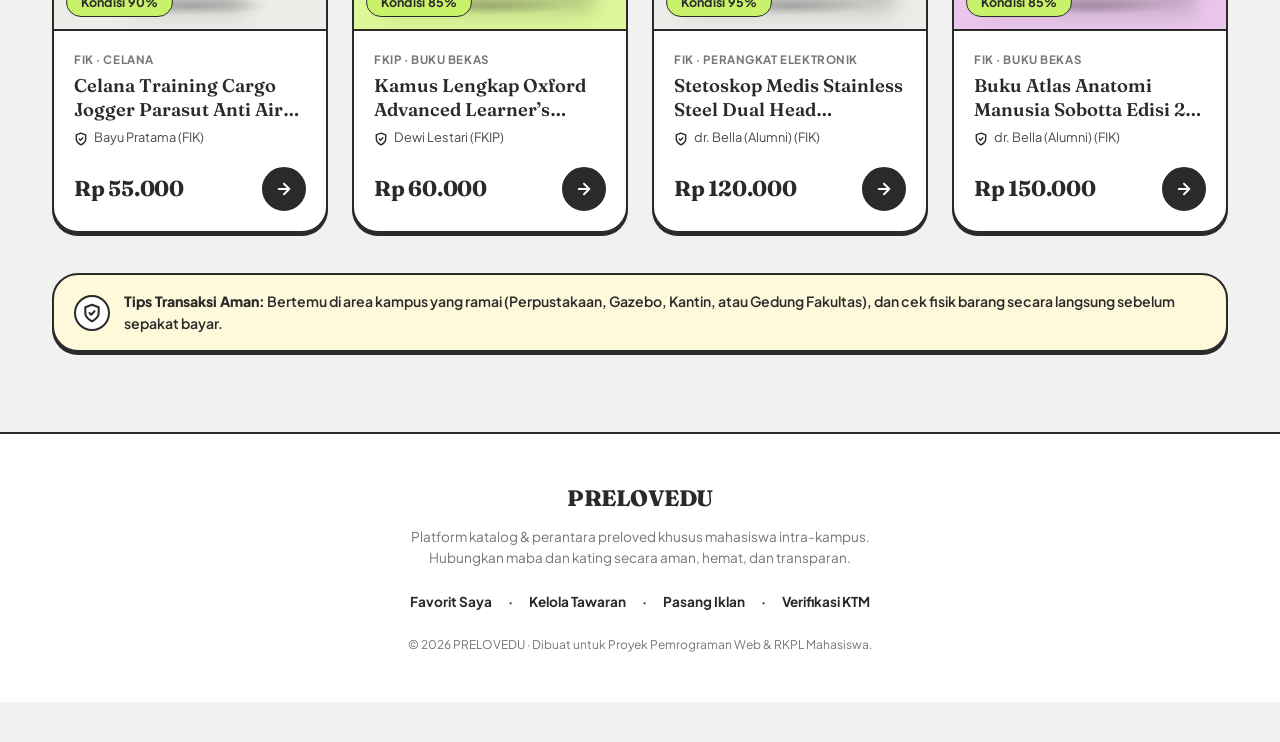
==== commit 5ce8b50a: "Restore preview and align faculty filters" ====
--- a/index.html
+++ b/index.html
@@ -43,6 +43,13 @@
       <div class="faculty-dropdown-wrap">
         <select id="faculty-select" class="input-pill select-pill" aria-label="Filter berdasarkan Fakultas">
           <option value="Semua Fakultas">Semua Fakultas</option>
+          <option value="FKIP">FKIP</option>
+          <option value="FEB">FEB</option>
+          <option value="FT">FT</option>
+          <option value="FP">FP</option>
+          <option value="FISIP">FISIP</option>
+          <option value="FIK">FIK</option>
+          <option value="FAI">FAI</option>
         </select>
       </div>
     </section>
@@ -108,57 +115,7 @@
       <div id="categories-container" class="category-chips-grid"></div>
     </section>
 
-    <!-- 4. Featured Product (Kartu Horizontal Gaya Editorial) -->
-    <section class="featured-section" aria-label="Produk Pilihan Khusus">
-      <div class="section-header">
-        <h2 class="section-title">
-          <span>Rekomendasi Terbaik</span>
-        </h2>
-        <span class="badge-pill badge-pill-lime">Pilihan Kating</span>
-      </div>
-
-      <div class="featured-card">
-        <div class="featured-card-media">
-          <span class="badge-pill badge-pill-lime badge-status" style="position: absolute; top: 12px; left: 12px; z-index: 3;">Tersedia</span>
-          <button type="button" class="btn-circle btn-circle-white btn-favorite" data-fav-id="prd-004" style="position: absolute; top: 12px; right: 12px; z-index: 3;" aria-label="Simpan Kalkulator Casio ke favorit" title="Simpan ke favorit">
-            <svg width="19" height="19" viewBox="0 0 24 24" fill="none" stroke="currentColor" stroke-width="2.5" stroke-linecap="round" stroke-linejoin="round">
-              <path d="M19 14c1.49-1.46 3-3.21 3-5.5A5.5 5.5 0 0 0 16.5 3c-1.76 0-3 .5-4.5 2-1.5-1.5-2.74-2-4.5-2A5.5 5.5 0 0 0 2 8.5c0 2.3 1.5 4.05 3 5.5l7 7Z"></path>
-            </svg>
-          </button>
-          <a href="pages/detail.html?id=prd-004" class="d-flex align-items-center justify-content-center w-100 h-100" aria-label="Lihat detail Kalkulator Casio fx-991EX" tabindex="-1">
-            <img src="assets/img/products/prd-004-1.jpg" alt="Kalkulator Casio fx-991EX" style="border-radius: 14px; object-fit: cover;" />
-            <div class="product-thumb-shadow"></div>
-          </a>
-        </div>
-        <div class="featured-card-content">
-          <div>
-            <div class="product-faculty-tag">Teknik & MIPA · Peralatan Praktikum</div>
-            <h3 class="product-title" style="font-size:1.4rem;">
-              <a href="pages/detail.html?id=prd-004">Kalkulator Saintifik Casio fx-991EX ClassWiz Original</a>
-            </h3>
-            <p style="color:var(--ink-light); font-size:0.88rem; line-height:1.4; margin-bottom:0.75rem;">
-              Kondisi mulus 95%, solar cell normal, tombol empuk responsif. Lengkap dengan slide-on hard case asli.
-            </p>
-            <div class="color-swatches-row">
-              <span class="color-swatch-dot" style="background:#2A2A2A;" title="Warna Charcoal"></span>
-              <span class="color-swatch-dot" style="background:#C9F26B;" title="Aksen Lime"></span>
-            </div>
-          </div>
-          
-          <div class="product-card-footer">
-            <div>
-              <span style="font-size:0.8rem; text-decoration:line-through; color:var(--ink-muted);">Rp 340.000</span>
-              <div class="product-price-val" style="font-size:1.6rem; color:var(--ink);">Rp 180.000</div>
-            </div>
-            <a href="pages/detail.html?id=prd-004" class="btn-pill btn-pill-lime" style="min-height:44px; padding:0.5rem 1.25rem;">
-              <span>Lihat Detail</span>
-            </a>
-          </div>
-        </div>
-      </div>
-    </section>
-
-    <!-- 5. Katalog Utama & Filter Tambahan -->
+    <!-- 4. Katalog Utama & Filter Tambahan -->
     <section id="katalog-section" aria-label="Katalog Semua Produk">
       <div class="section-header flex-wrap gap-2">
         <div>
